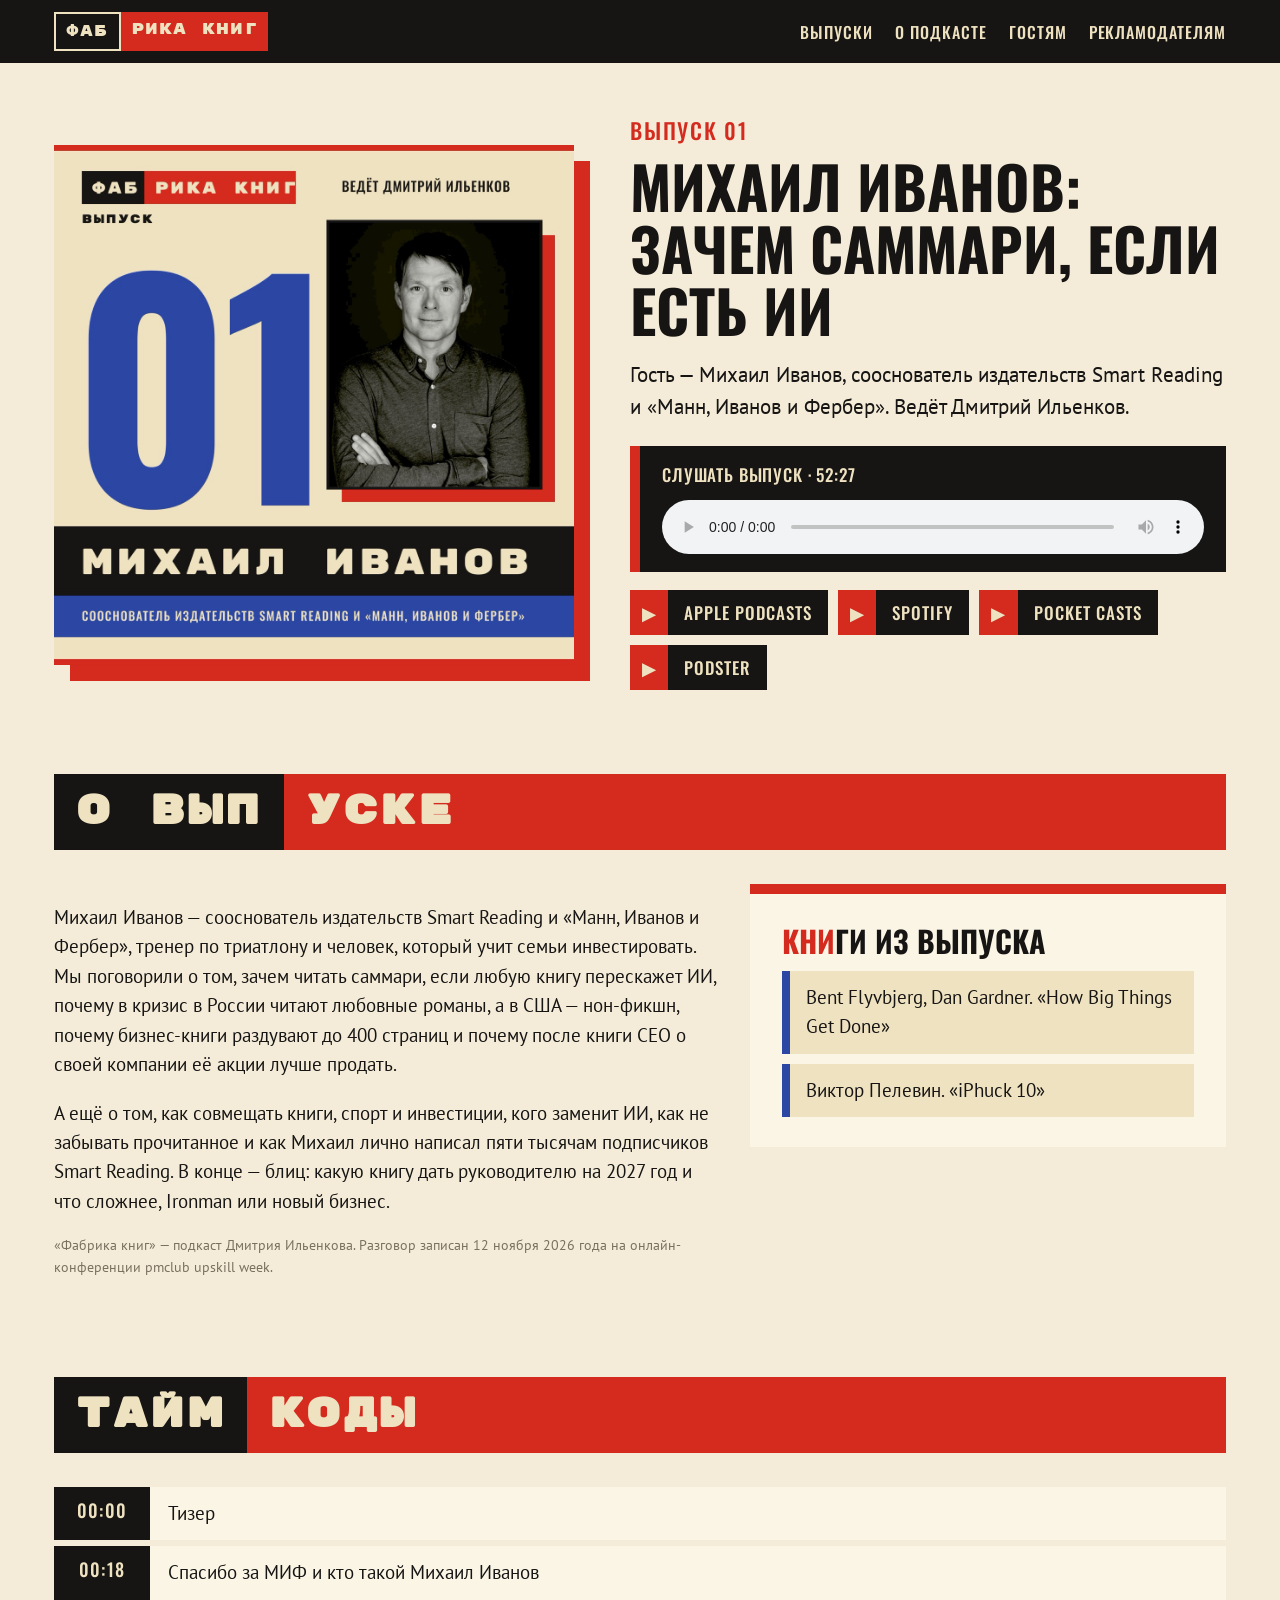
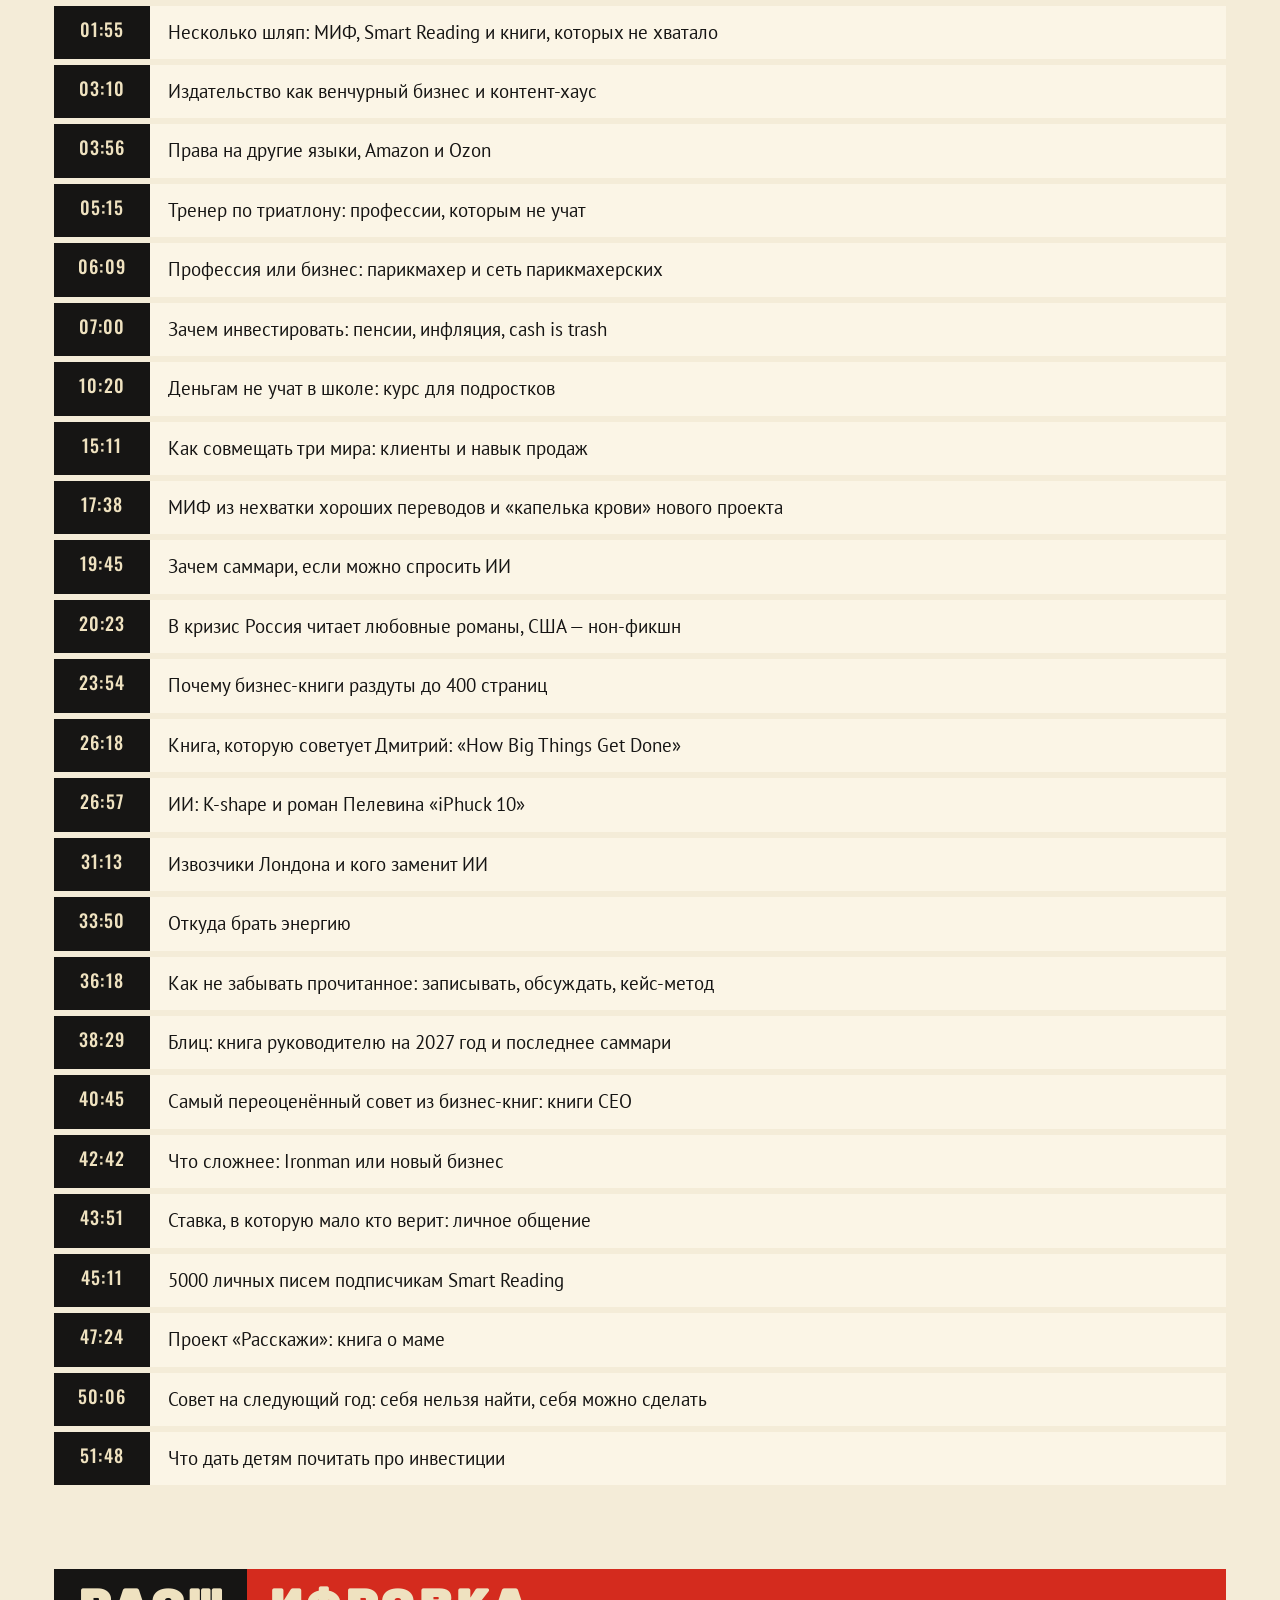
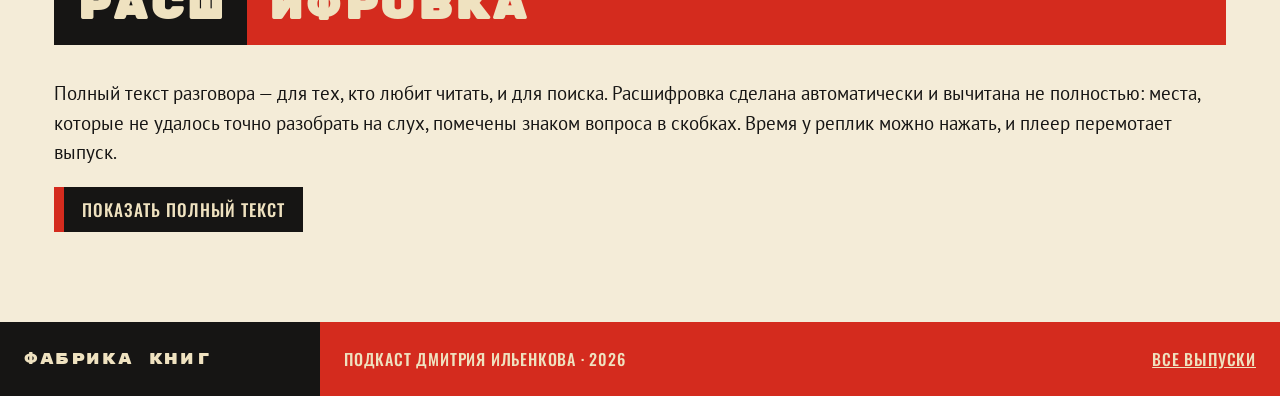
==== ep01.html @ 6dabb9f7 "Страница выпуска 1: расшифровка разговора" ====
<!doctype html>
<html lang="ru">
<head>
<meta charset="utf-8">
<meta name="viewport" content="width=device-width, initial-scale=1">
<title>Михаил Иванов: зачем саммари, если есть ИИ — Фабрика книг, выпуск 1</title>
<meta name="description" content="Михаил Иванов — сооснователь издательств Smart Reading и «Манн, Иванов и Фербер» — о саммари, ИИ и о том, почему бизнес-книги раздуты до 400 страниц. Ведёт Дмитрий Ильенков.">
<link rel="canonical" href="https://fabrikaknig.com/ep01.html">
<meta property="og:type" content="website">
<meta property="og:title" content="Михаил Иванов: зачем саммари, если есть ИИ">
<meta property="og:description" content="Фабрика книг, выпуск 1. Михаил Иванов, сооснователь издательств Smart Reading и «Манн, Иванов и Фербер», — о саммари, ИИ и о том, почему бизнес-книги раздуты до 400 страниц.">
<meta property="og:url" content="https://fabrikaknig.com/ep01.html">
<meta property="og:image" content="https://fabrikaknig.com/img/ep01-cover.jpg">
<meta name="twitter:card" content="summary_large_image">
<script type="application/ld+json">
{
  "@context": "https://schema.org",
  "@type": "PodcastEpisode",
  "name": "Михаил Иванов: зачем саммари, если есть ИИ",
  "url": "https://fabrikaknig.com/ep01.html",
  "episodeNumber": 1,
  "inLanguage": "ru",
  "datePublished": "2026-11-17",
  "timeRequired": "PT52M27S",
  "partOfSeries": { "@type": "PodcastSeries", "name": "Фабрика книг", "url": "https://fabrikaknig.com/" },
  "associatedMedia": { "@type": "AudioObject", "contentUrl": "https://podster.fm/episodes/a340074e-a36a-44a1-954b-46ea05895f9f/audio.mp3", "encodingFormat": "audio/mpeg", "duration": "PT52M27S" },
  "actor": [{ "@type": "Person", "name": "Михаил Иванов" }, { "@type": "Person", "name": "Дмитрий Ильенков" }],
  "image": "https://fabrikaknig.com/img/ep01-cover.jpg"
}
</script>
<link rel="icon" href="data:image/svg+xml,<svg xmlns='http://www.w3.org/2000/svg' viewBox='0 0 64 64'><rect width='64' height='64' fill='%23D42B1E'/><rect width='20' height='64' fill='%23161514'/><text x='12' y='50' font-family='Arial Black,Arial' font-weight='900' font-size='46' fill='%23EFE2C0'>Ф</text></svg>">
<link rel="preconnect" href="https://fonts.googleapis.com">
<link rel="preconnect" href="https://fonts.gstatic.com" crossorigin>
<link rel="stylesheet" href="https://fonts.googleapis.com/css2?family=Oswald:wght@500;700&family=Rubik+Mono+One&family=PT+Sans:wght@400;700&display=swap">
<link rel="stylesheet" href="site.css">
</head>
<body>

<header class="top">
  <div class="wrap">
    <a class="logo mono" href="./"><span class="k">Фаб</span><span class="r">рика книг</span></a>
    <nav class="nav"><a href="./#episodes">Выпуски</a><a href="./#about">О подкасте</a><a href="./#guests">Гостям</a><a href="./#ads">Рекламодателям</a></nav>
  </div>
</header>

<main class="wrap">

  <section class="eph">
    <img src="img/ep01-cover.jpg" alt="Выпуск 1. Михаил Иванов, сооснователь издательств Smart Reading и «Манн, Иванов и Фербер»" width="1200" height="1200">
    <div>
      <div class="no">Выпуск 01</div>
      <h1>Михаил Иванов: зачем саммари, если есть ИИ</h1>
      <p class="guest">Гость — Михаил Иванов, сооснователь издательств Smart Reading и «Манн, Иванов и Фербер». Ведёт Дмитрий Ильенков.</p>
      <div class="player" id="player">Слушать выпуск · 52:27
        <audio controls preload="metadata" src="https://podster.fm/episodes/a340074e-a36a-44a1-954b-46ea05895f9f/audio.mp3">Ваш браузер не воспроизводит звук. Выпуск можно послушать на Podster: кнопка ниже.</audio>
      </div>
      <div class="listen" style="justify-content:flex-start;padding:0;margin-top:18px">
        <a class="btn" href="https://podcasts.apple.com/us/podcast/id6836115087?i=1000802608234" rel="noopener"><b>▶</b><span>Apple Podcasts</span></a>
        <a class="btn" href="https://open.spotify.com/episode/3GJwYz2I6i0cYPvcGEa0ek" rel="noopener"><b>▶</b><span>Spotify</span></a>
        <a class="btn" href="https://pca.st/podcast/02d5c670-c592-013f-55d8-0affcb2f3ff3" rel="noopener"><b>▶</b><span>Pocket Casts</span></a>
        <a class="btn" href="https://podster.fm/podcasts/fabrikaknig/e/546788/mihail-ivanov-mif-smart-reading-zachem-sammari-esli-est-ii" rel="noopener"><b>▶</b><span>Podster</span></a>
      </div>
    </div>
  </section>

  <section class="block">
    <h2 class="row mono"><span class="k">О вып</span><span class="r">уске</span></h2>
    <div class="cols">
      <div>
      <p>Михаил Иванов — сооснователь издательств Smart Reading и «Манн, Иванов и Фербер», тренер по триатлону и человек, который учит семьи инвестировать. Мы поговорили о том, зачем читать саммари, если любую книгу перескажет ИИ, почему в кризис в России читают любовные романы, а в США — нон-фикшн, почему бизнес-книги раздувают до 400 страниц и почему после книги CEO о своей компании её акции лучше продать.</p>
      <p>А ещё о том, как совмещать книги, спорт и инвестиции, кого заменит ИИ, как не забывать прочитанное и как Михаил лично написал пяти тысячам подписчиков Smart Reading. В конце — блиц: какую книгу дать руководителю на 2027 год и что сложнее, Ironman или новый бизнес.</p>
        <p class="note">«Фабрика книг» — подкаст Дмитрия Ильенкова. Разговор записан 12 ноября 2026 года на онлайн-конференции pmclub upskill week.</p>
      </div>
      <div class="card">
        <h3><span>Кни</span>ги из выпуска</h3>
        <div class="books">
        <span>Bent Flyvbjerg, Dan Gardner. «How Big Things Get Done»</span>
        <span>Виктор Пелевин. «iPhuck 10»</span>
        </div>
      </div>
    </div>
  </section>

  <section class="block">
    <h2 class="row mono"><span class="k">Тайм</span><span class="r">коды</span></h2>
    <ul class="times">
      <li><a href="#player" data-t="0">00:00</a><span>Тизер</span></li>
      <li><a href="#player" data-t="18">00:18</a><span>Спасибо за МИФ и кто такой Михаил Иванов</span></li>
      <li><a href="#player" data-t="115">01:55</a><span>Несколько шляп: МИФ, Smart Reading и книги, которых не хватало</span></li>
      <li><a href="#player" data-t="190">03:10</a><span>Издательство как венчурный бизнес и контент-хаус</span></li>
      <li><a href="#player" data-t="236">03:56</a><span>Права на другие языки, Amazon и Ozon</span></li>
      <li><a href="#player" data-t="315">05:15</a><span>Тренер по триатлону: профессии, которым не учат</span></li>
      <li><a href="#player" data-t="369">06:09</a><span>Профессия или бизнес: парикмахер и сеть парикмахерских</span></li>
      <li><a href="#player" data-t="420">07:00</a><span>Зачем инвестировать: пенсии, инфляция, cash is trash</span></li>
      <li><a href="#player" data-t="620">10:20</a><span>Деньгам не учат в школе: курс для подростков</span></li>
      <li><a href="#player" data-t="911">15:11</a><span>Как совмещать три мира: клиенты и навык продаж</span></li>
      <li><a href="#player" data-t="1058">17:38</a><span>МИФ из нехватки хороших переводов и «капелька крови» нового проекта</span></li>
      <li><a href="#player" data-t="1185">19:45</a><span>Зачем саммари, если можно спросить ИИ</span></li>
      <li><a href="#player" data-t="1223">20:23</a><span>В кризис Россия читает любовные романы, США — нон-фикшн</span></li>
      <li><a href="#player" data-t="1434">23:54</a><span>Почему бизнес-книги раздуты до 400 страниц</span></li>
      <li><a href="#player" data-t="1578">26:18</a><span>Книга, которую советует Дмитрий: «How Big Things Get Done»</span></li>
      <li><a href="#player" data-t="1617">26:57</a><span>ИИ: K-shape и роман Пелевина «iPhuck 10»</span></li>
      <li><a href="#player" data-t="1873">31:13</a><span>Извозчики Лондона и кого заменит ИИ</span></li>
      <li><a href="#player" data-t="2030">33:50</a><span>Откуда брать энергию</span></li>
      <li><a href="#player" data-t="2178">36:18</a><span>Как не забывать прочитанное: записывать, обсуждать, кейс-метод</span></li>
      <li><a href="#player" data-t="2309">38:29</a><span>Блиц: книга руководителю на 2027 год и последнее саммари</span></li>
      <li><a href="#player" data-t="2445">40:45</a><span>Самый переоценённый совет из бизнес-книг: книги CEO</span></li>
      <li><a href="#player" data-t="2562">42:42</a><span>Что сложнее: Ironman или новый бизнес</span></li>
      <li><a href="#player" data-t="2631">43:51</a><span>Ставка, в которую мало кто верит: личное общение</span></li>
      <li><a href="#player" data-t="2711">45:11</a><span>5000 личных писем подписчикам Smart Reading</span></li>
      <li><a href="#player" data-t="2844">47:24</a><span>Проект «Расскажи»: книга о маме</span></li>
      <li><a href="#player" data-t="3006">50:06</a><span>Совет на следующий год: себя нельзя найти, себя можно сделать</span></li>
      <li><a href="#player" data-t="3108">51:48</a><span>Что дать детям почитать про инвестиции</span></li>
    </ul>
  </section>

  <section class="block" id="transcript">
    <h2 class="row mono"><span class="k">Расш</span><span class="r">ифровка</span></h2>
    <p>Полный текст разговора — для тех, кто любит читать, и для поиска. Расшифровка сделана автоматически и вычитана не полностью: места, которые не удалось точно разобрать на слух, помечены знаком вопроса в скобках. Время у реплик можно нажать, и плеер перемотает выпуск.</p>
    <details class="tr">
      <summary>Показать полный текст</summary>
      <div class="trtext">
        <h3>Тизер</h3>
        <p><b>Михаил</b> Я обратил внимание, что как только руководитель компании пишет книгу про компанию, так у компании всё начинает становиться плохо. Поэтому как только вы видите, что человек написал книгу, который руководил компанией, сразу продавайте акции этой компании. Не инвестиционный совет, но наблюдение.</p>
        <h3>Разговор</h3>
        <p><b>Дмитрий</b> <a href="#player" data-t="18">00:18</a> Михаил, я вначале, перед тем как перейти даже к тому, чтобы тебя представить, хочу сказать спасибо. Спасибо большое за счастливое детство. Ну, в широком смысле детство, потому что я из тех людей, которые выросли на книгах МИФа в значительной степени. Это как раз у вас год основания 2005-й, правильно? Да, это я был, получается, на втором курсе университета. И, конечно, я читал ваши книги. А моя хорошая подруга, вот она передаёт тебе привет, Алена Макова <span class="q" title="Не удалось точно разобрать на слух">[?]</span> была одним из ваших первых сотрудников.</p>
        <p><b>Михаил</b> <a href="#player" data-t="53">00:53</a> Да, я хорошо помню. Классная девчонка.</p>
        <p><b>Дмитрий</b> <a href="#player" data-t="57">00:57</a> И отсюда я хочу представить Михаила. Михаил — феноменальный человек, сейчас вы сами поймёте, почему. Михаил — сооснователь издательства «Манн, Иванов и Фербер», МИФ, буква «И», его, Иванов, это не совпадение. Это тот самый Иванов. Михаил с 2014 года — основатель издательства Smart Reading, сервис по созданию саммари книг. Корректно сказал?</p>
        <p><b>Михаил</b> <a href="#player" data-t="83">01:23</a> Всё верно, но мы делаем значительно больше, чем только саммари. Ну, я расскажу, наверное. Намного больше.</p>
        <p><b>Дмитрий</b> <a href="#player" data-t="88">01:28</a> Вы делаете намного больше, да? Мне будет очень сложно тебя представлять. Михаил — тренер по триатлону. Михаил — инвестор и учит инвестировать других. Михаил, я могу ещё несколько пунктов перечислить, но лучше, если ты себя представишь дальше. Потому что, кажется, есть несколько совершенно разных Михаилов. Так?</p>
        <p><b>Михаил</b> <a href="#player" data-t="115">01:55</a> Спасибо. Но мне кажется, сейчас у любого современного человека есть несколько шляп, которые он носит, потому что невозможно заниматься одним проектом. Даже в практике по project management, наверное, есть такая — ты знаешь, что если только один проект, то у тебя есть простой, который не зависит от тебя. И, соответственно, у тебя может быть несколько проектов, в которых ты управляешь сроками, исследуешь. Но вот я такой предприниматель, я следую за своими увлечениями. И действительно, в пятом году я создал и девять лет руководил издательством «Манн, Иванов и Фербер».</p>
        <p>В четырнадцатом году я продал свою долю. Я уехал и создал, соответственно, издательство Smart Reading. И мы делаем саммари нон-фикшн книг. Мы с этого начинали. Но потом у меня есть целая библиотека книг, которые мы делаем как такой контент-хаус. Моя супруга придумала серию книг «Чему не учат в школе». Это серия книг для подростков. Мы сделали потрясающую серию «Расскажи мне». И больше 500 тысяч экземпляров книг было куплено в этой серии. Мы делаем сервис, чтобы это можно было делать в цифровом виде.</p>
        <p>Создавать книги о близких людях, которых ты, казалось бы, знаешь. А когда они уходят, оказывается, что ты от них практически ничего не знал. Мы делаем серию книг-инфографик, календарей-инфографик. И модель такая: мы как контент-хаус. Мы производим контент сами. Традиционные издательства обычно покупают контент — либо у зарубежных издательств, либо у российских авторов. Ну и потом стараются на этом заработать. Это как какой-то венчурный бизнес. Мы никогда не знаем, какая книга точно выстрелит. Мы, не знаю, берём 10 книг. Из них 2 книги выстреливают, 5 книг окупают себя, 3 книги проваливаются.</p>
        <p>Поэтому мы пошли чуть в другую модель. Не покупая права на книги, а создавая те книги, которые, нам кажется, нам и нашим друзьям были нужны, их не хватало. И у нас есть, соответственно, две таких части нашего бизнеса: цифровая часть бизнеса и бумажная часть бизнеса. И потом мы продаём на разные права, на разные языки. На английском языке мы продаём книги сами. Амазон значительно больше, чем Ozon в России. В России есть Ozon, Wildberries, [неразборчиво], «Лабиринт».</p>
        <p>Есть, не знаю, «Читай-город», ещё кто-то. В Америке Амазон — это 90% продаж книжного рынка. Поэтому если ты есть на Амазон, по сути, ты весь книжный рынок и покрыл. Но тоже есть своя специфика. Там не так просто продавать, не так просто инвестировать и создать нового автора, потому что стоимость привлечения нового клиента очень высокая. И у Амазона есть свои инструменты. Но вот интересно, что сравнивая банковские услуги в США и банковские услуги в России, ты понимаешь, что банковские услуги в России сильно развиты.</p>
        <p>И даже я могу сказать так: если ты сравнишь с точки зрения селлера нас на Ozon и нас на Амазон, российский Ozon превосходит Амазон. Потому что у Амазона есть legacy, которая строилась 20 лет, и чтобы что-нибудь там поменять, изменить, требуется очень много времени. И они в этом смысле не такие технологичные, как Ozon, который практически сразу строился как технологическая компания. Это так, к вопросу о том, что кажется, что за морем всё лучше работает, чем дома. Это не так. И у меня есть вторая часть карьеры или бизнеса, связанная с тренерской работой, с проведением велосипедных сборов.</p>
        <p>Я приехал в 2014 году, и у меня стало чуть больше времени в Штатах. И я пошёл учиться на тренера. Есть такие профессии, на которые ты не можешь пойти учиться в колледж или куда-нибудь ещё, потому что их не учат. И я думаю, что таких профессий будет становиться всё больше и больше. И поэтому ты должен уметь собрать элементы пазла, которые позволят тебе обретать новые профессии.</p>
        <p>И первое время у меня была большая тренерская практика. До 20 ребят я тренировал в пике. Я сам довольно хорошо выступал в триатлоне. Это то, что я любил. Но отличие бизнеса от практики... Знаете, когда вы хороший парикмахер, то пока вы стрижёте, вы зарабатываете деньги. Как только вы перестали стричь, вы не зарабатываете деньги. Если же вы владелец сети парикмахерских, то вы вообще можете не знать, как стричь. Я вас уверяю, что если вы поговорите, не знаю, с Олегом Новиковым из «Эксмо», он думает, что...</p>
        <p>Я от него ни разу не видел связанного текста больше нескольких абзацев. Он не писатель. То есть не надо ожидать от него, что он умеет писать. Но зато он умеет хорошо читать. И в этом смысле я просто призываю вас задуматься о том, что вы делаете. Это профессия или бизнес? Профессия вас может кормить, и это хорошо. Но вы её не сможете ни продать, ни завещать. Вы можете быть рабом лампы. Как только вы перестаёте стричь, ваш доход перестаёт быть вашим доходом. Поэтому в том числе я призываю всех заниматься инвестированием в своё будущее.</p>
        <p>Мы живём в то время, когда у нас пока ещё существует инструмент пенсии. Но я думаю, что через какое-то время инструмент пенсии будет заменён чем-то другим. Но вот в США, например, очень маленькие пенсии. В США самая, наверное, высокая пенсия, которую ты можешь заработать, — не знаю, 3–4 тысячи долларов государственные. Ты не проживёшь на эти деньги ни в Калифорнии, ни в Колорадо. Поэтому все с самого практически первого дня работы откладывают на пенсию в разные пенсионные планы и инвестируют. В России нет обязательного такого инвестирования.</p>
        <p>Но если вы задумываетесь о том, как вы проведёте время на условные свои пенсии, вам обязательно нужно инвестировать. Вы не можете не инвестировать, потому что в какой бы стране вы ни жили, в Америке, в Европе, в Швейцарии, ваши деньги, которые лежат у вас на счету, обесцениваются. Это неизбежный механизм, потому что задумайтесь об этом: ни одно государство западное не собирает налогов больше, чем оно тратит. США каждый год собирает 5 триллионов долларов в виде налогов, пошлин и всех остальных сборов, а тратит 7,5 триллионов.</p>
        <p>7–7,5. То есть у него дефицит бюджета примерно 2 триллиона долларов. 2 триллиона долларов — это примерно столько же, сколько весь бюджет Италии, Франции и Германии вместе взятых. Я просто для того, чтобы понимать, какие огромные цифры приходятся на дефицит бюджета. И это невозможно изменить, потому что политики не могут поднять налоги, потому что их не выберут в следующий раз. Они не могут снизить расходы, потому что в основном самые крупные расходы в США — на оборону, на обслуживание государственного долга, на social security, их нельзя снизить.</p>
        <p>Иначе тебя снесёт: в следующий раз тебя точно не выберут. И поэтому все государства в ловушке. И все государства занимаются тем, что обесценивают условные фиатные деньги. Поэтому если вы держите деньги в рублях, в долларах, в евро или в швейцарских франках, вы всё время теряете, если вы их держите в кэше. Такой известный инвестор, мы издавали его книгу, Рэй Далио, у него была такая броская фраза «cash is trash». То есть если вы держите деньги в кэше, вы сразу проиграли. Их нужно держать в каких-то активах, которые приносят вам доход.</p>
        <p>И есть разница, ключевая, большая, — ваши активы и пассивы. Часто люди думают, что моя квартира — это мой актив. Это ваш пассив. Хорошая книга «Богатый папа, бедный папа». Ключевое отличие активов от пассивов было в следующем. Активы — это то, что приносит вам деньги. Ну, например, если вы купили квартиру и сдаёте эту квартиру. А пассивы — это то, что у вас забирает деньги. Если вы купили квартиру и живёте в этой квартире, и эта квартира требует налогов, ремонта — это ваш пассив. Это не значит, что не нужно иметь квартиры. Но это значит, что нужно создавать портфель активов, которые работают, когда вы спите.</p>
        <p>И вот условный парикмахер, который зарабатывает, я не знаю, для простоты скажем, на 1000 долларов больше, чем он тратит в месяц. Если он инвестирует эти деньги в разные типы активов, мы не знаем, какой тип активов вырастет. Например, самый доходный тип активов в этом веке было золото. То есть если вы сравните доходность золота с доходностью акций, облигаций, недвижимости с начала века, то есть за последние 26 лет, золото переиграло все типы активов. Казалось бы, очень консервативный тип актива. Но если мы говорим про инвестиции в целом, оказывается, этому не учат в школе.</p>
        <p>Моя дочь — у меня двое детей — моей дочери 21 год, она уже заканчивает колледж, а сыну 14 лет. Этому даже в очень хороших школах не учат. Нас учат химии, физике, сложной математике. Я сам заканчивал математическую школу. Но простым вещам, связанным с обращением с деньгами, нас не учат. И оказывается, люди сначала... Знаете, как вот тебе 20, скажем, для простоты 25 лет. Ты начал работать на первой работе, и у тебя всё успешно. И ты заработал в год бонус, для простоты скажем, 5000 долларов. Что обычно делают люди?</p>
        <p>Они увеличивают потребление. Они покупают машину побыстрее, поновее. Они едут на курорт побольше и роскошнее. Они меняют телефон, условно, не знаю, 14-й на 18-й, но какой-то. Неважно. Но правильно — другая модель: сначала инвестиции, потом потребление. Сначала ты инвестируешь в то, что работает в то время, когда ты спишь, а потом ты начинаешь уже к концу жизни или к середине жизни потреблять это. Потому что если ты занимаешься потреблением, тем более если ты берёшь потребительские кредиты... Кредиты вообще хорошая штука, но кредит на развитие — хорошая штука, а кредит на потребление — это плохая штука.</p>
        <p>И этому не учат в школе. Я сначала сделал курс для дочери и её друзей, для небольшой компании. Потом оказалось, что это востребовано, и в итоге я, наверное, сделал курс для 500 подростков. Но оказалось, что это не проблема подростков, а проблема, в том числе, и взрослых людей, что они не знают, как формировать свой портфель инвестиций. Устойчивый портфель инвестиций, включая все разные типы активов. Мы не знаем будущее. Если бы я знал цену акций NVIDIA или Tesla через полгода, я был бы богатейшим человеком в мире, но я не знаю этого.</p>
        <p>В этом есть прелесть будущего. Но если в вашем портфеле есть недвижимость, золото, криптовалюты, акции, облигации, то всё это создаёт устойчивую модель создания благосостояния. И у подростков есть ключевой фактор — время. Они могут начать очень рано. И математически, знаете, есть очень показательная задача. Вот если бы индейцы, которые, считается, продали Манхэттен за 49 долларов или за сколько-то там долларов они продали, инвестировали бы эти деньги в фондовый рынок с доходностью 9% в год, то сейчас эти 49 долларов за счёт сложного процента стоили бы больше, чем вся недвижимость на Манхэттене.</p>
        <p>Понятно, что здесь долгий срок, но математически время работает за вас, если вы можете начинать инвестировать рано. Время работает против вас, если вы в 60 лет решили: а как же я ещё буду на пенсии делать? У вас не так много времени осталось, когда у вас есть доход. Я учу людей сформировать привычку, потому что сложно сделать первый шаг. Как сложно выйти на тренировку; говорят, что самое тяжёлое в спортивном зале — это входная дверь. Когда я уже открыл входную дверь, уже нормально. Так и самое тяжёлое в инвестициях — это сделать первые шаги, там бюрократические.</p>
        <p>Открыть счёт, настроить так, чтобы с вашего текущего счёта переводилось на брокерские счета и чтобы автоматически происходили покупки. Если ты это сделал один раз... Мне само это не очень нравилось делать. Ну, то есть какая-то такая история, что ты кому-то какие-то свои деньги, а вдруг он их своруёт и не вернёт, а что будет.</p>
        <p><b>Дмитрий</b> <a href="#player" data-t="814">13:34</a> Но есть история, есть история. Красные паспорта, а, Михаил?</p>
        <p><b>Михаил</b> <a href="#player" data-t="817">13:37</a> Хорошо. Всё равно есть возможность инвестировать, в том числе внутри российского рынка. Если вы смотрите на российский рынок, люди кладут деньги на депозит, не знаю, под 12%, они почему-то не покупают облигации федерального займа под 16%, ну, 14%. Понятно, что в текущей ситуации вы не можете условно купить акции Anthropic или акции Tesla. Но, с другой стороны, есть акции Ozon, «Яндекса», есть облигации, не знаю, компании «Хэндерсон», которая приносит 16% годовых против того, что вы в банке получите 12% годовых.</p>
        <p>Знание — сила, и знание — деньги. Понятно, у каждого уникальная ситуация, у каждого разная склонность к риску, но не инвестируя, держа деньги даже просто на депозите, вы проигрываете, вы проигрываете даже инфляцию. Но это одна из частей того, что я делаю. У меня есть моя тренерская практика. В этом году я провёл 5 сборов в разных частях мира. Обычно я делаю их с партнёрами. Два сбора в Южной Корее, один сбор в Борме <span class="q" title="Не удалось точно разобрать на слух">[?]</span>, в Италии, один сбор в Словении, где мы были в трёх странах — Словения, Австрия и Италия. И один сбор в Колорадо.</p>
        <p>В Колорадо я провожу сборы уже, наверное, 15 лет. В Колорадо есть потрясающие горы, на которые можно забраться на дорожном велосипеде на высоту там 1400 <span class="q" title="Не удалось точно разобрать на слух">[?]</span> метров. Мне очень понравилось, как наш общий друг Артём объяснил, почему он приехал именно в Колорадо. Говорит: ну, потому что это как Алматы. Наверное, можно и так сравнить. Колорадо по территории больше, чем территория Великобритании. По населению в 10 раз меньше. Это такое уникальное довольно место, где немного людей.</p>
        <p><b>Дмитрий</b> <a href="#player" data-t="911">15:11</a> Михаил, я всё-таки верну к вопросу, который для меня загадка. Вот ты совмещаешь три каких-то гигантских мира, внутри которых ещё много проектов. Вот в одном мире есть Михаил — спортсмен, он же тренер: твоей собственной тренировки, тренировки других людей, сборы. Есть Михаил — издатель. Это и саммари, это книга «Расскажи», здорово. И есть Михаил — инвестор. И как инвестор, который инвестирует, и как инвестор, который учит других. Как ты балансируешь фокус, как ты балансируешь время? Наверное, что-то ты делегируешь, что-то ты делаешь сам, но я всё равно не понимаю, как вот можно в 24 часа это совместить.</p>
        <p><b>Михаил</b> <a href="#player" data-t="957">15:57</a> Это всё-таки не физический труд, когда ты вышел на остановку, ты должен 8 часов проработать. Это довольно связанный труд, например, он объединён клиентами. У меня есть клиенты, которые заказывают одно, второе и третье. И в целом я бы рекомендовал ребятам, которые на этой встрече, сделать такой список своих клиентов, которые у вас что-то заказывали. Знаете, как один из ключевых навыков, которые вам потребуются в жизни, неважно, чем вы занимаетесь, спортом, рисованием, project management, — навык продажи.</p>
        <p>Как сказал мне один довольно выдающийся спортсмен, неважно, как ты сейчас быстро бегаешь, важно, сколько у тебя фолловеров в Инстаграме. По крайней мере, для спонсоров это важнее. Поэтому навык продажи — один из ключевых навыков. И в этом ключевом навыке, мне кажется, у меня есть такая таблица с моими клиентами, которые у меня заказывали разные проекты. Там 100 клиентов, топ-100 моих клиентов. Я, наверное, в жизни продал примерно на 100 миллионов долларов <span class="q" title="Не удалось точно разобрать на слух">[?]</span>. Если взять компании, которые я продавал, книги, услуги, то примерно такая цифра. Вообще, продажи — это активное действие.</p>
        <p><span class="q" title="Не удалось точно разобрать на слух">[спикер?]</span> Это не по сигналу. Да, уже записываю.</p>
        <p><b>Михаил</b> <a href="#player" data-t="1017">16:57</a> Продажи — это активное действие. То есть если вы думаете, что будете сидеть и красиво делать project management, издавать книги или бегать, и к вам придут люди без активного действия, это не так. Сейчас настолько высокий уровень информационного шума, что часто побеждает не самый умный и красивый, а самый энергичный. Поэтому у меня есть такой список клиентов. Вот ты спросил, чем объединены проекты. Есть список клиентов, у них примерно мои интересы. Примерно моего возраста, мои интересы. Я создавал те продукты как для себя. Как сказал Джим Коллинз в книге [«От хорошего к великому»?]: «Чеши там, где чешется».</p>
        <p>Если чего-то мне не хватало... Мне в МИФе, когда мы создавали МИФ, не хватало хороших переводов. Было тогда издательство «Питер», которое было совершенно... Они брали хорошие книги и портили их. «Альпина» делала хорошие книги, но она тогда только начиналась. И поэтому то, чего вам не хватает, может быть бизнесом, а может не быть. Здесь вы как предприниматель всегда рискуете. И в любом новом проекте, во-первых, требуется капелька крови, потому что люди как-то жили без того, что вы делаете. Вот мы делаем проект «Расскажи».</p>
        <p>Они же как-то жили без того, чтобы написать книгу о своей маме или маме написать книгу о себе. И чтобы пробиться и сформировать новую потребность, новую привычку, требуются усилия. Любой новый проект требует капельки крови. Если вы думаете, что вы придумали какой-то новый продукт и люди за ним бросятся, это не так. Люди как-то жили без вашего продукта. Ну и первые клиенты в любом продукте, инвесторы и клиенты — это family, friends and fools. Поэтому для любого бизнеса требуется сверхусилие, чтобы его начать.</p>
        <p>Но опять же, если у вас есть список топ-100 клиентов, вообще всё, что угодно вы можете делать. Те клиенты, которые вам доверяют... Я знаю многих своих клиентов больше 20 лет. Я не пытаюсь им продать что-нибудь сразу, но у нас за 20 лет есть такое понятие — lifetime value клиента. Сколько денег он принесёт за lifetime value. Я, кстати, для работодателя скажу: есть хорошая такая метрика, про которую мало говорят, — это lifetime value вашего сотрудника. Если ваш сотрудник условно продаёт на 20 миллионов в год, для простоты возьмём какую-нибудь цифру, то за 5 лет он продаст уже на 100 миллионов.</p>
        <p>И, значит, во-первых, стоит инвестировать и в развитие такого сотрудника, и в поиск такого сотрудника, и в удержание такого сотрудника. Если есть те люди, на которых держится бизнес, то их нужно мотивировать. И в МИФе, например, я был сторонником того, чтобы давать опционы тем менеджерам, на которых принципиально держалась компания.</p>
        <p><b>Дмитрий</b> <a href="#player" data-t="1183">19:43</a> Окей, слушай, спасибо тебе большое за совет. И вот мы о книгах снова заговорили, всё равно возвращаемся. Вот сейчас, 2026 год, развитие ИИшки, мы с тобой о ней тоже поговорим отдельно. И возникает вопрос: с одной стороны, зачем читать книги нон-фикшн? Многие издатели жалуются, что нон-фикшн падает. Ну, по цифрам, кажется, действительно падает, по крайней мере в России. А ты делаешь саммари. А зачем читать саммари, если можно Claude спросить? У тебя наверняка есть какой-то ответ, но, возможно, он не очевидный для меня.</p>
        <p><b>Михаил</b> <a href="#player" data-t="1221">20:21</a> Я зайду издалека. В разных странах, в условно тяжёлой ситуации, люди читают разные вещи.</p>
        <p>В России самый читаемый автор — это такая Анна Потапкина <span class="q" title="Не удалось точно разобрать на слух">[?]</span>. Её продажи превосходят, если вот топ-10 авторов по продажам, топ-9 вместе взятых оставшихся. Включая Достоевского, Толстого, Пелевина <span class="q" title="Не удалось точно разобрать на слух">[?]</span>. Это Анна Потапкина <span class="q" title="Не удалось точно разобрать на слух">[?]</span> под синонимом Анна Джеймс <span class="q" title="Не удалось точно разобрать на слух">[?]</span>. Её никто никогда не видел. Я пытался, [неразборчиво] два года назад, но я считаю, что это не живой человек, а группа авторов, которые пишут любовные романы.</p>
        <p>Тиражи Анны Потапкиной <span class="q" title="Не удалось точно разобрать на слух">[?]</span>, любовных романов, превосходят тиражи всех остальных книжек — фикшен, нон-фикшен, топ-9 следующих за ней. Поэтому в разных странах читают разное. В Штатах читают нон-фикшен: в кризис учатся и читают нон-фикшен. В России в кризис читают любовный роман и такой эскапизм, то есть куда-то уйти от реальности. В этом нет ничего плохого или хорошего, но есть вот такая тенденция. Теперь, что касается саммари.</p>
        <p>В мире выходит примерно 50 тысяч нон-фикшен книг. Если добавить, что их стало выходить больше, потому что люди стали писать... Раньше были два таких автора, Мрочковский и Парабеллум, и у них был такой способ писать книги Яндексом, как это делалось. Сначала в Яндексе ищутся самые популярные запросы, потом на эти популярные запросы из того же Яндекса составляются книги. И вот они строчили книги как из пулемёта, на любую тему, но, к сожалению, они не продавались. Или, к счастью, может быть, они не продавались.</p>
        <p>И если говорить про нон-фикшен, для простоты возьмём, что 50 тысяч нон-фикшен книг только на английском языке выходит, мы не говорим про другие языки. Для того чтобы понять, что тебе читать, и отобрать, что тебе читать, и добавить это в [Claude?], чтобы он тебе рассказал, о чём эта книга, тебе нужно знать. Первый фильтр — это фильтр редакции. Мы делаем одну-две книги в неделю. Мы не делаем все книги. Второе: например, на русском языке уже несколько лет не продают права на новые книги. Проблема в том, что даже целую книгу ты не можешь прочитать, даже если ты её очень хочешь прочитать.</p>
        <p>То есть ты можешь просить Claude сделать, но есть довольно большая часть, когда тот же самый Claude галлюцинирует. Я писал статью про марафон. Мне было интересно, сколько человек выбежало из 2 часов 30 минут на первом марафоне в Лондоне. Я попросил, я уже не помню, как его, ChatGPT, мне кажется, посчитать мне это. Он дал статистику. Я усомнился. Решил полезть в протокол. Залез в протокол, там вообще было другое.</p>
        <p>То есть ты не знаешь, где он [неразборчиво]. Есть на эту тему много разных [неразборчиво]: человек показывает мухомор, говорит: «Это съедобный гриб?» Чат говорит: «Да, съедобный». Он лежит мёртвый, он говорит: «Ой, извини, я ошибся, давайте я что-нибудь ещё расскажу». То есть есть такая штука. Потом у нас уже много лет впереди <span class="q" title="Не удалось точно разобрать на слух">[?]</span> потребление аудио. Ты слушаешь сам, и саммари не является заменой книги, но оно тебе позволяет, во-первых, либо обновить какие-то знания. Есть хорошая книга «Восьмой навык высокоэффективного лидера». В ней четыре <span class="q" title="Не удалось точно разобрать на слух">[?]</span> страниц. Хоть у одного человека спросите, помнит ли он, о чём «Восьмой навык высокоэффективного лидера», или может ли назвать «Семь навыков высокоэффективного лидера» кто-нибудь, кто читал эту книгу, все семь.</p>
        <p>То есть это либо обновить знания, либо понять, хочешь ты читать эту книгу или нет. Хотя некоторые книги вполне подходят для саммари. Как работает традиционное издательство? «Гарвард Бизнес Ревью» — хороший журнал. В нём была хорошая статья, которая называлась «Длинный хвост», в которой автор Крис Андерсон рассказывал, как работает экономика интернет-магазинов. Статья была хорошая, идея была хорошая. К нему приходит Harvard Business School Press. Это компания, которая издаёт книги. Говорят: «Слушай, у тебя была хорошая статья, мы знаем, что её много читали.</p>
        <p>Статья 10 страниц. Давай сделаем из неё книгу». Они берут и на 400 страниц сделают книгу. Идея одна та же самая. И поэтому многие книги, особенно если мы говорим про книги западных авторов: первые несколько страниц — это благодарность, потом вступление, потом введение, потом хорошие несколько ключевых идей, и потом снова довольно много размазанных. Это, к сожалению, такая форма подачи информации была важна, потому что было много страниц. Мы когда с Михаилом Фербером написали руководство по маркетингу профессиональных услуг и принесли в «Альпину»... Там длинная была история. Они говорят: «У вас мало страниц, книга на полку не встанет, она не стоит на полке в твёрдом переплёте».</p>
        <p>Мы говорим: «Мы всё, что хотели уже сказать, сказали, мы не хотим». В общем, договорились, что они поставили бумагу попухлее и поля пошире и разверстали это. И часто бывает так, что тебе не нужно четыре <span class="q" title="Не удалось точно разобрать на слух">[?]</span> страниц, тебе нужно несколько идей, которые позволят тебе сгенерировать какое-то открытие для своего бизнеса. Поэтому саммари, особенно в аудиоформате, — уже несколько лет у нас потребление превышает саммари в текстовом формате. Очень не у многих людей есть лакшери такое, прям сидеть и почитать полную книгу.</p>
        <p>Это реальный пример: первый наш клиент на 47-й странице написал: «Дочитаешь до этой страницы, зайди ко мне» — и раздал книгу своим членам совета директоров. У них спрашивают: «Ну как книга?» — «Книга вообще отличная, все уже начали применять». К нему никто не зашёл. И он был нашим первым заказчиком, попросил, чтобы мы сделали тесты после каждого саммари. И эти тесты влияли на мотивацию, премию этих людей, мы очень сильно их прорабатывали, тесты, потому что люди могли лишиться финансовой премии. И у нас к каждому саммари есть тесты, проверочные вопросы.</p>
        <p>Поэтому ChatGPT — это скорее генералист, но если ты говоришь про конкретного специалиста, то вот здесь мы, мне кажется, пока ещё переигрываем чат.</p>
        <p><b>Дмитрий</b> <a href="#player" data-t="1578">26:18</a> Понял, спасибо тебе очень. Ребят, минутка дружественной рекламы, а точнее искренней рекомендации.</p>
        <p>У ребят есть, вот Михаил упоминал, что на русский сейчас мало чего переводится, у ребят есть Бент Фливбьорг. Господи, «How Big Things Get Done», кажется, книга называется. Потрясающая книга, лучшая книга по управлению проектами, которую я прочитал. Очень, очень рекомендую, вот только ради этого уже имеет смысл попробовать сервис. Михаил, спасибо тебе. Кстати, жду, когда сделаете саммари на «Не усложняй!». Следующий большой блок, который хочется с тобой обсудить.</p>
        <p>Искусственный интеллект. Ты, кажется, к нему относишься с большой симпатией, как и я, но ты говоришь такие штуки интересные и даже не всегда понятные и немного пугающие. Вот кто-то представляет искусственный интеллект как такой путь в рай фактически: будет очень хорошо, будет утопия. Кто-то, наоборот, пугает восстанием машин. Я, когда на TEDx выступал, там был другой спикер, он целое основал организацию, НКО, которая изучает различные сценарии.</p>
        <p>И вот они пришли к выводу, что мы вообразили по фильмам по сути два варианта: утопия и антиутопия. А вариантов может быть много. И твой вариант, насколько я понимаю, в том, что кто-то поумнеет, а кто-то поглупеет. И ты ещё пишешь про K-shape. Вот мы уже привыкли к тому, что есть T-shape. Начинаем потихонечку принимать, что T-shape стал подозрительно походить на O-shape <span class="q" title="Не удалось точно разобрать на слух">[?]</span>, а ты пишешь про K-shape.</p>
        <p>Вот расскажи про свою пугающую идею, что умные поглупеют, и про K-shape, если можно.</p>
        <p><b>Михаил</b> <a href="#player" data-t="1697">28:17</a> А теперь хочу посоветовать художественную книгу. Пелевин в 2014 году предсказал развитие искусственного интеллекта, такого, которого сейчас даже нет. Это книга «iPhuck 10» называется. Искренне рекомендую. Я рекомендую даже её перечитать ещё раз, потому что ты не мог понять, насколько он предсказал многие вещи, которые происходят.</p>
        <p>То, что касается K-shape, [неразборчиво]. K-shape — это [неразборчиво]. В Штатах есть те люди, которые владеют активами, они богатеют. Те люди, которые не владеют активами, неважно, акциями, облигациями, чем-то ещё, они живут от зарплаты до зарплаты. 70% людей в США живёт от зарплаты до зарплаты. Paycheck to paycheck. И сейчас рекордные неплатежи по кредитным картам, неплатежи по кредитам за машину, но при этом есть очень богатые люди. Америка — это не богатая страна, Америка — это страна, в которой очень много богатых людей, но есть очень много бедных людей.</p>
        <p>30 миллионов человек в Америке живут в таких домиках на колёсах. Это население довольно большой европейской страны. 40 миллионов людей получают талоны на еду, потому что у них не хватает денег на еду. Поэтому Америка — не богатая страна, а страна богатых людей. Но тем не менее, если мы говорим про K-shape-использование: если раньше условному project manager требовался дизайнер, программист, юрист, ещё кто-нибудь, чтобы ты сделал проект, то теперь условный ChatGPT может сделать для тебя договор, может делать тебе презентацию.</p>
        <p>Очень многие функции ты можешь делегировать машине, но ты не делегируешь креатив, что сделать, ты не делегируешь личные отношения. Я, например, сразу практически вижу тексты, написанные ИИ, или баннеры, сделанные ИИ, и они у меня минимизируются в моей внутренней выдаче, мне их не очень интересно читать. И многие люди потеряют работу, многие бизнесы... Вот я помню, был такой бизнес — девушка на факсе, в начале 2000-х годов, или оператор пейджинговой компании, когда ты звонил в пейджинговую компанию и говорил: «Сбросьте на номер такой-то: мама, я задерживаюсь, извини».</p>
        <p>Или что-нибудь ещё. Были реальные девушки, которые сидели и принимали эти звонки, были девушки, которые занимались отправкой факсов, приёмкой факсов, это была у них ключевая компетенция.</p>
        <p>Профессии поменяются, мы уже прям видим, как юридические документы можно обрабатывать, дискутировать, подготавливать, что нельзя было [неразборчиво] сделать. Можно финансовые документы смотреть, считать, крутить, смотреть, где есть проблема. И здесь важно, чтобы ты умел пользоваться этими инструментами. Те люди, которые не будут пользоваться этими инструментами и будут отказываться, они проиграют. Есть хороший пример: в Великобритании, в Лондоне, в начале 1900-х годов было 20 тысяч водителей кебов, как называлось, ну, в общем, на лошадях, карет, извозчиков, скажем так.</p>
        <p>Лондон. Через 20 лет осталась тысяча. И практически появились водители кэбов <span class="q" title="Не удалось точно разобрать на слух">[?]</span>. И никто из тех, кто управлял лошадьми, не переквалифицировался в водителей автомобилей. Они думали, что это пройдёт, что как-нибудь всё рассосётся, и это будет небольшой сегмент <span class="q" title="Не удалось точно разобрать на слух">[?]</span>. И поэтому, если вы сейчас управляете условной лошадью, то вас, скорее всего, заменят. Вот я, как руководитель компании, смотрю на свою зарплатную ведомость и смотрю, кого из людей, которые занимаются чем-то, мы можем заменить ИИ.</p>
        <p>Уверен, что руководитель вашей компании точно так же смотрит сейчас. За условную подписку в 20 долларов вы можете получить колоссальный объём работы. С другой стороны, если вы правильно обучите вашу команду использовать эту подписку в 20 долларов, то вместо трёх дизайнеров вы можете использовать одного дизайнера, который будет работать продуктивнее, эффективнее, креативнее, если он умеет пользоваться этими инструментами. Поэтому я думаю, что многие люди потеряют работу. И я плохо себе представляю, как на рынке в России сейчас; в США, если ты теряешь работу, то очень сложно её найти.</p>
        <p>И особенно очень сложно найти работу, если ты только закончил университет, у тебя горят глаза, у тебя есть много теоретических знаний, но у тебя нет никаких практических знаний. И работодатель думает: «Ну вот я найму условного Джона, которому нужно будет платить, не знаю, 2,5–3 тысячи, может, я его работу могу делать с помощью агентов за 20 долларов. Ну хорошо, за 100 долларов, если там токены будут использоваться». И поэтому это большой вызов для молодёжи, у которых нет ни связей, то есть социальный капитал они ещё не наработали. У вас, наверное, есть социальный капитал, который ИИ не заменит. У них нет навыков ещё практически, потому что все теоретические навыки, которые вы получили за 4–5 лет в своём колледже, у любой LLM уже больше.</p>
        <p>Поэтому это серьёзный вызов для всех тех, чья профессия связана с интеллектом. Если вы к нему не приложите какой-то сверхинтеллект, то искусственный интеллект заменит вашу работу. Поэтому главное — не оказаться в этой [в нижней части K?], которая внутри и которая заменена.</p>
        <p><b>Дмитрий</b> <a href="#player" data-t="2020">33:40</a> Окей, спасибо тебе большое. Пару вопросов от наших радиослушателей. Мария Крюкова очень хорошие вопросы задала, прямо зачитаю оба. Откуда вы берёте энергию на все активности? Честно, можно ли вырастить энергию, или это врождённое?</p>
        <p><b>Михаил</b> <a href="#player" data-t="2036">33:56</a> У меня же нет опыта, чтобы я родился ещё раз <span class="q" title="Не удалось точно разобрать на слух">[с?]</span> другой энергией и попробовал <span class="q" title="Не удалось точно разобрать на слух">[?]</span>. Энергия... Вот знаете, про тренировки я вам расскажу. Что такое тренировочный процесс? Вы когда ходите, для простоты возьмём зал и делаете жим лёжа. Тоже для простоты, очень простое упражнение. Когда вы тренируетесь, вы становитесь слабее. Во время тренировки вы становитесь слабее. Когда вы выходите из тренировочного зала, вы слабее, чем когда вы пришли.</p>
        <p>Но если вы правильно отдохнули и правильно восстановились, вы стали сильнее. Тело и энергия требуют перезарядки, как любая батарейка. Вы не можете её всё время, что называется, дрейнить. Вы не можете её всё время использовать. Поэтому очень важно иметь способы, как вы переключаетесь. Вот я, например, примерно [неразборчиво]. Я тренируюсь каждый день. Примерно в обед я заканчиваю, поскольку у меня большая часовая разница с Россией, с Казахстаном, с которым я работаю, с Европой. Я ложусь рано и встаю рано. И в обед я всегда иду тренироваться.</p>
        <p>Переключение интеллектуальной энергии на физическую энергию является для меня отдыхом. Я бы сказал, вот здесь сейчас те люди, которые здесь собрались, они уже сделали этот шаг, придя на конференцию, заплатив своими деньгами и временем. У вас уже есть лидерская позиция. И в период, когда высокая степень неопределённости, когда у людей беспокойство, вы должны стать такими скалами для людей, которые вокруг вас. Ваша энергия должна питать, поддерживать и давать людям смысл.</p>
        <p>Знаете, говорят: если вы не будете работать над своей целью, вы будете работать над чужой целью. Вам нужно придумать какие-то цели, которые вас зажигают и двигают из будущего. Со своими клиентами по триатлону мы обычно всегда выбираем старты. Это старт, может быть, через год, но каждую неделю я пишу: до старта осталось 52 недели, 51 неделя. То есть найдите какое-то событие из будущего, которое вас подтягивает, которое вам хочется, чтобы это будущее наступило. И оно будет давать в том числе и вам силы.</p>
        <p><b>Дмитрий</b> <a href="#player" data-t="2159">35:59</a> Круто, спасибо большое.</p>
        <p><b>Дмитрий</b> <a href="#player" data-t="2161">36:01</a> Кстати, вот этот совет я прям себе возьму на заметку, до этого я не догадался про события. Знаешь, может быть, где-то бессознательно, но вот чтобы у меня была в 2027-м даже какая-то дата, в которой бы я что-то подтягивал. Нет, спасибо. Класс. Тоже вопрос от Марии Крюковой. Мария, спасибо за такие вопросы. Как усваивать умные мысли, книги? Можно же начитаться, наслушаться, но это выветрится на следующий день. Как этому противостоять? Где-то было такое хорошее выражение, что услышал — может выветриться, что записал — запомнится, а что сделал — запомнится ещё лучше.</p>
        <p><b>Михаил</b> <a href="#player" data-t="2196">36:36</a> Но да, есть большая разница между устным языком и письменным языком. Вот письменный язык: если кто-нибудь попытается расшифровать нашу беседу, он поймёт, что мы переключаемся с одной темы на другую, не докрутив эту тему. Это нормально для такой естественной беседы. Если вы пишете, записываете свои мысли, записываете свои идеи, записываете свои наблюдения, то, во-первых, это дисциплинирует вас, вы понимаете, что где-то в логике был пробел, и вам нужно что-то докопать.</p>
        <p>Во-вторых, это значительно лучше укладывается в ваше, я бы сказал, подсознание — даже скорее, чем сознание, потому что часто подсознание важнее, чем сознание. Знаете, как очень многие люди знают, что курить плохо, но они почему-то продолжают курить. Многие люди знают, что они какие-то вещи делают плохо, знание не является ключевым мотиватором для действия. Поэтому я бы рекомендовал либо вести дневник, где вы записываете и переживаете, что есть, либо делиться. У нас есть, например, в том числе книжные клубы, мы делаем и для компаний, мы делаем сами.</p>
        <p>Там очень часто... Я учился в бизнес-школе IESE в Барселоне, и там кейс-метод. Кейс-метод заключается в том, что тебе заранее дают кейс, ты приходишь, думаешь, что тебе всё понятно: ну вот делай так, так и так, и будет тебе хорошо. А в классе сидит ещё 25 человек, у которых есть другое решение, и ты думаешь: слушай, это же интересно и правильно, мне это вообще в голову не могло прийти. Такой кейс-метод позволяет понимать, что жизнь — это не математика.</p>
        <p>В математике есть одно правильное решение, в жизни редко бывает одно правильное решение.</p>
        <p><b>Дмитрий</b> <a href="#player" data-t="2307">38:27</a> Спасибо. Спасибо. Давай блиц попробуем.</p>
        <p><b>Михаил</b> <a href="#player" data-t="2309">38:29</a> Давай.</p>
        <p><b>Дмитрий</b> <a href="#player" data-t="2311">38:31</a> Какую книгу ты посоветуешь руководителю на 27-й год? Ты как раз недавно публиковал список книг от McKinsey, там большой список и по менеджменту хорошие книги, а вот одну книгу от тебя.</p>
        <p><b>Михаил</b> <a href="#player" data-t="2324">38:44</a> Я посоветую художественную книгу, «Лавр» называется.</p>
        <p><b>Дмитрий</b> <a href="#player" data-t="2327">38:47</a> О, Водолазкин.</p>
        <p><b>Михаил</b> <a href="#player" data-t="2328">38:48</a> Да.</p>
        <p><b>Дмитрий</b> <a href="#player" data-t="2330">38:50</a> Почему?</p>
        <p><b>Михаил</b> <a href="#player" data-t="2331">38:51</a> Очень светлая книга, это книга, дающая энергию, дающая желание жить, и она важнее, чем условные методы и то, что ещё. Если по менеджменту молодым менеджерам, даже на самом деле опытным менеджерам, у нас очень хорошее саммари на книгу, называется «Одноминутный менеджмент». Вот если прагматичная книга, очень хорошая книга, очень хорошая методика, но если вот книгу, связанную с чем-то, что выше тебя и выше твоей компании, то это «Лавр».</p>
        <p><b>Дмитрий</b> <a href="#player" data-t="2360">39:20</a> Окей. Окей.</p>
        <p><b>Дмитрий</b> <a href="#player" data-t="2362">39:22</a> Спасибо. Какое саммари ты слушал последним?</p>
        <p><b>Михаил</b> <a href="#player" data-t="2365">39:25</a> Саммари, которое я слушал последним... Мне кажется, вот «Силовая работа». У меня просто сейчас как раз у клиентов, с которыми я работаю, то, что называется базовый период, когда один сезон закончился, а другой сезон начался. И, например, у мужчин после 40 лет очень быстро уходят мышцы. И работа в зале со штангой — очень специфическая работа. Малое количество повторений, большое количество раз, она просто необходима. Особенно для тех, кто занимается спортом, связанным с выносливостью.</p>
        <p>Я бы сказал, для всех мужчин после 40 лет. Драматическое падение происходит тестостерона, мышцы очень быстро уходят. И мне порекомендовали такого автора, Фалеев, он, к сожалению, умер, из России <span class="q" title="Не удалось точно разобрать на слух">[?]</span>. Он придумал совершенно потрясающую методику, которая работает. Называется «Силовая работа». Я слушаю её ещё раз для того, чтобы своим клиентам ещё раз её порекомендовать. И вот сейчас я смотрел саммари. Хьюберман сделал такую книгу, называется «Протоколы». Это он собрал те протоколы для здоровья, которые доказательно подтверждены.</p>
        <p>И это саммари ещё не вышло в формате саммари, но я пользуюсь служебным положением, не вышло ещё в библиотеку, я его прочитал раньше.</p>
        <p><b>Дмитрий</b> <a href="#player" data-t="2434">40:34</a> Так, протокол, кто автор?</p>
        <p><b>Михаил</b> <a href="#player" data-t="2435">40:35</a> Хьюберман. Доктор Хьюберман, не помню, как имя его.</p>
        <p><b>Дмитрий</b> <a href="#player" data-t="2438">40:38</a> Так, спасибо большое, у меня просто 39, я на твоих словах занервничал. Окей.</p>
        <p><b>Дмитрий</b> <a href="#player" data-t="2445">40:45</a> Самый, вот, противоположный вопрос: самый переоценённый совет из бизнес-книг?</p>
        <p><b>Михаил</b> <a href="#player" data-t="2454">40:54</a> [неразборчиво] представляю себе сейчас бизнес, новые бизнес-книги. Вот, знаете, как я помню, мы издавали книгу, сейчас скажу, кого, Джека Уэлча из GE, — я обратил внимание, что как только руководитель компании пишет книгу про компанию, так у компании всё начинает становиться плохо. Там вот руководитель Disney написал книгу, у неё всё стало плохо, руководитель GE написал книгу на самом пике, и после этого стоимость компании никогда не вернулась на тот самый уровень. Так что опасайтесь людей, которые... Это, знаете, как ошибка выжившего. Посмотрите на Nike, продавец обуви: Nike сейчас стоит меньше, чем она стоила 10 лет назад.</p>
        <p><b>Дмитрий</b> <a href="#player" data-t="2454">40:54</a> [неразборчиво]?</p>
        <p><b>Михаил</b> <a href="#player" data-t="2492">41:32</a> Фил Найт написал эту книгу «Продавец обуви». Но вот Nike как компания — это одна из самых худших компаний. Её, по-моему, кажется, даже исключили из Dow Jones с точки зрения бизнеса. Поэтому как только вы видите, что человек написал книгу, который руководил компанией, сразу продавайте акции этой компании. Не инвестиционный совет, но наблюдение.</p>
        <p><b>Дмитрий</b> <a href="#player" data-t="2508">41:48</a> А ты так делаешь?</p>
        <p><b>Михаил</b> <a href="#player" data-t="2510">41:50</a> Нет, я так не делаю. У меня просто никогда не было акций компании GE в портфеле.</p>
        <p><b>Дмитрий</b> <a href="#player" data-t="2516">41:56</a> Может, там на Netflix у тебя было? <span class="q" title="Не удалось точно разобрать на слух">[спикер?]</span></p>
        <p><b>Михаил</b> <a href="#player" data-t="2518">41:58</a> У меня остаётся Netflix. У меня в портфеле есть Netflix. Он написал книгу. <span class="q" title="Не удалось точно разобрать на слух">[спикер?]</span></p>
        <p><b>Дмитрий</b> <a href="#player" data-t="2522">42:02</a> Ну вот видишь, с тех пор акция компании упала почти на 50%. <span class="q" title="Не удалось точно разобрать на слух">[спикер?]</span></p>
        <p><b>Михаил</b> <a href="#player" data-t="2527">42:07</a> Я этого не знал. <span class="q" title="Не удалось точно разобрать на слух">[спикер?]</span></p>
        <p><b>Дмитрий</b> <a href="#player" data-t="2528">42:08</a> Понятно. Работает. Ты можешь сформулировать правила Иванова?</p>
        <p><b>Михаил</b> <a href="#player" data-t="2534">42:14</a> Можно. Мы сделали в книге [название неразборчиво; вероятно, «Руководство по маркетингу профессиональных услуг»] несколько правил Иванова — Фербера. У нас там есть несколько таких эффектов Иванова — Фербера. Моя дочь не знала, рассказала ей. Есть эффект переноса репутации. Когда ты работаешь с каким-то клиентом, условно... Нашими заказчиками были клиенты [Юникон?], например. Это большая аудиторская компания, особенно в то время.</p>
        <p>И вот ты говоришь: я работал с [Юникон?]. С их разрешением. Мы никогда не использовали имена компаний без их разрешения. На тебя перенеслось немножко репутации твоего клиента.</p>
        <p><b>Дмитрий</b> <a href="#player" data-t="2562">42:42</a> Скажи, что сложнее: Ironman или новый бизнес? Просто небольшая справка. Я знаю, Михаил уже много раз нас всех шокировал сегодня. Но ты финишировал Ironman сколько раз?</p>
        <p><b>Михаил</b> <a href="#player" data-t="2577">42:57</a> Я сделал полных Ironman 10. Из них я сделал два на Коне. Я дважды отбирался в финал чемпионата мира. Половинок я сделал 50.</p>
        <p><b>Дмитрий</b> <a href="#player" data-t="2586">43:06</a> 50 половинок?</p>
        <p><b>Михаил</b> <a href="#player" data-t="2587">43:07</a> Да, наверное. Но отвечая на твой вопрос: конечно, бизнес сложнее, чем Ironman. В мире есть, не знаю, много людей, десятки тысяч человек, которые сделали Ironman. А бизнес, тем более успешный бизнес, делали многие люди, и очень многим людям получилось. Бизнес сложнее делать. Вот видите, Wildberries выпустили книгу совсем недавно. Но там важно, кто выпустил книгу. Про Wildberries и про Илона Маска тоже есть книги, но если это написал сам руководитель компании, то Wildberries нельзя продать.</p>
        <p><b>Дмитрий</b> <a href="#player" data-t="2622">43:42</a> Wildberries — не публичная компания. <span class="q" title="Не удалось точно разобрать на слух">[спикер?]</span></p>
        <p><b>Дмитрий</b> <a href="#player" data-t="2628">43:48</a> Окей. Михаил, сложный вопрос. Скажи, какую ты сейчас ставку делаешь, в которую мало кто верит?</p>
        <p><b>Михаил</b> <a href="#player" data-t="2636">43:56</a> Я делаю ставку на то, что личное общение, встречи будут значительно более ценными в будущем периоде. Я вижу, что люди устали от зумов, слаков, переписки. И вот то, что мы делаем, — у нас есть клуб бессрочных подписчиков, мы делаем встречи, и я вижу, что на каждую встречу приходят люди, которые соскучились по этому личному общению.</p>
        <p>Личное общение... Вот здесь есть, получается, два больших полиса <span class="q" title="Не удалось точно разобрать на слух">[?]</span>: что один агент будет с другим агентом говорить, твой агент переписывается с агентом твоего друга, не знаю, о чём-нибудь. Самое ценное, в конечном счёте, что нужно человеку? Внимание, любовь и забота. Сколько бы у тебя денег ни было, самый богатый человек мира, Илон Маск, — я думаю, что он страдает от того, что у него нет любви и заботы. У него было много женщин, детей у него только 12, про которых, не знаю, это на самом деле может быть и больше, но искренней любви и заботы, наверное, у него меньше, чем у обычного человека, который работает обычным инженером, успевает заниматься своими детьми и здоровьем, и всем остальным.</p>
        <p>Поэтому в конечном счёте, что бы мы ни делали, любовь, забота и внимание — это то, что нужно каждому из нас.</p>
        <p><b>Дмитрий</b> <a href="#player" data-t="2710">45:10</a> Золотые слова. Ребята, интересный факт, хозяйки на заметку: Михаил лично ознакомился с каждым бессрочным подписчиком сервиса Smart Reading, правильно?</p>
        <p><b>Михаил</b> <a href="#player" data-t="2723">45:23</a> Наверное. Я придумал этот тариф, такая бессрочная подписка, когда ты платишь один раз и пользуешься всю жизнь. В бизнесе есть такое понятие, как lifetime value клиента. Ну, то есть если мы считаем, что в среднем наш подписчик остаётся с нами примерно два года, а бессрочный подписчик, по определению, остаётся с нами навсегда.</p>
        <p>Но мы заметили, что бессрочные подписчики, особенно если с ними знакомишься, приглашаешь их... Вот мы сейчас сделали закрытый клуб бессрочных подписчиков, они общаются, мы делаем рэндом-кофе, мы делаем очные встречи. Это те люди, ваши амбассадоры, которые рассказывают про вас, которые покупают у вас другие продукты, календари, книги, что-то ещё. И если вы смогли сформировать, условно, лояльную группу клиентов, у которых есть 5000 человек, то вы можете выпускать продукты, новые книги, новые продукты и рассчитывать, что они могут купить.</p>
        <p>Более того, вы можете с ними советоваться, если вы хотите выпустить какой-то новый продукт. Не всегда советы являются рекомендацией, то есть, в конечном счёте, вы всегда принимаете решение, инвестируете в новый продукт. Но это большая, лояльная, целевая аудитория, которая есть не у многих [неразборчиво].</p>
        <p><b>Дмитрий</b> <a href="#player" data-t="2798">46:38</a> Ты провёл 5000 личных встреч?</p>
        <p><b>Михаил</b> <a href="#player" data-t="2801">46:41</a> Нет, я написал 5000 личных писем. То есть, во-первых, не все люди ответили, но и это не встреча, это письмо. Обычно люди отвечают, я спрашиваю, чем могу при этом помочь.</p>
        <p>Но 5000 личных писем, и каждый... Я получаю письмо о том, что пришла бессрочная подписка, и там есть обычно имейл, и сейчас мы просим телеграм, потому что люди в меньшей степени используют канал имейла. И я связываюсь с каждым человеком.</p>
        <p><b>Дмитрий</b> <a href="#player" data-t="2825">47:05</a> С кем ты созванивался? Было такое?</p>
        <p><b>Михаил</b> <a href="#player" data-t="2828">47:08</a> Было довольно много, но вот в том числе среди группы, которые у нас есть, я встречался. Каждый раз, когда я приезжаю в Москву, мы делаем встречу бессрочных подписчиков. Мы обычно, не знаю, делаем в ресторане, там 12–15 человек приходит.</p>
        <p><b>Дмитрий</b> <a href="#player" data-t="2843">47:23</a> Класс.</p>
        <p><b>Дмитрий</b> <a href="#player" data-t="2844">47:24</a> Мария Крюкова просит рассказать чуть больше про проект «Расскажи». Я знаю, что это очень важный для тебя проект. Он родился из книги.</p>
        <p><b>Михаил</b> <a href="#player" data-t="2853">47:33</a> Идея очень простая. Мы живём с близкими людьми и плохо о них знаем. Наверняка у каждого из нас есть кто-то из близких людей, который умер, ушёл, и оказалось, что мы про него ничего не знали, даже если мы жили там вместе, в одной квартире. И мы собрали для начала 111 вопросов, и внутри в книге есть возможность... Купить книгу стоит, не знаю, там 900 рублей.</p>
        <p>И человек, либо когда ты с ним вместе, у тебя есть инструмент для разговора, вопросы для разговора, которые ты задаёшь и записываешь за мамой, например. Либо ты можешь отдать маме и попросить заполнить её. Или вместе с ней заполняешь. Но это не всегда удобно, потому что, не знаю, кто-то живёт в Европе, кто-то живёт в России. И мы придумали такой электронный сервис, то есть платформу, когда уже предустановлено 200 вопросов, ты можешь договориться, что, не знаю, вот эти 50 вопросов я выбираю для книги о маме. Ты можешь настроить, что каждую неделю маме будет приходить, не знаю, либо вопрос в Телеграме, либо электронное письмо.</p>
        <p>И она может на него отвечать. Она может отвечать текстом, аудио. И потом всё это складывается в книгу, которая либо цифровая, просто файл, либо можно её сделать в физическую книгу. Это некоторая работа. Есть очень простая работа: купил книгу, подарил маме, и как-то твоя совесть уже более-менее чиста. И более сложная работа, когда ты вместе с мамой создаёшь эту книгу. Вот моей маме будет 80 лет в феврале, я прилечу к ней на день рождения, и вот мы сейчас заканчиваем о ней книгу. Причём многие вещи, которых я не знал.</p>
        <p>Чем больше, чем лучше ты узнаёшь о своих родителях, тем лучше ты можешь узнать о себе, потому что в реальности мы копируем: отношения в семье наследуются. Как твой отец относился к твоей матери, скорее всего, ты так будешь относиться к своей жене, потому что ты даже, может быть, это не видел. Ну, то есть не хочешь это признавать или говоришь, что ты иной, но чаще всего это так. Вот я призываю вас, знаете, если у вас есть дети, снимите на видео, как они бегают, а потом снимите себя на видео, как вы бегаете. Стиль бега — он тоже наследуемый. Поэтому, знаете, как говорят многие тренеры: вам нужно переучиться, вы бегаете на носок, бегаете на пятку, бегаете на полную стопу, на пятку считается, что неправильно.</p>
        <p>Если вы бегаете на пятку, попробуйте переучиться — не получится. Вы уже в жизни сделали, не знаю, миллион шагов. Ну, почему мне этого никто не говорил раньше? Вот видите, всё не случайно. <span class="q" title="Не удалось точно разобрать на слух">[спикер?]</span></p>
        <p><b>Дмитрий</b> <a href="#player" data-t="2996">49:56</a> Понятно. Очень добрый проект. Мне хочется задать тебе ещё очень много вопросов, но время подходит к концу, поэтому последняя просьба. Что ты посоветуешь делать в следующем году?</p>
        <p><b>Михаил</b> <a href="#player" data-t="3010">50:10</a> Вот важный вопрос — слово, глагол «делать». Я знаю очень многих умных людей, которые не делают.</p>
        <p>Важно делать. Многие люди размышляют, сомневаются. Очень простой вопрос. Некоторые люди ищут себя, особенно этим грешат люди, которым 25–30 лет, он всё ещё ищет себя, ищет себя. И себя нельзя найти, вы себя не теряли, себя можно только сделать. И можно сделать только через проект. Невозможно, просто читая книгу, придумать, какой ты на самом деле. Если ты делаешь проекты, в которых ты сталкиваешься со сложностями, с другими людьми, с командами, тогда ты можешь создать себя. Создать себя, лёжа на диване и читая даже самые умные книги, невозможно.</p>
        <p>Поэтому надо что-то делать в следующем году. Ключевой глагол — делать. И здесь тоже, знаешь, я поделюсь простым лайфхаком. Всё, что записано, и то, что начинается с глагола. Ну, например, для простоты возьмём: написать статью для какого-то журнала. Если ты это сформулировал и написал от руки, даже не в компьютере, потому что у меня там в компьютере есть списки дел, которые работают...</p>
        <p><b>Дмитрий</b> <a href="#player" data-t="3079">51:19</a> Да, вот видишь, ты пишешь от руки.</p>
        <p><b>Михаил</b> <a href="#player" data-t="3080">51:20</a> Оно приобретает силу.</p>
        <p>Если ты написал себе «пробежать полумарафон в мае следующего года», то есть сделал первый шаг, купил слот на полумарафон, вероятность того, что ты его пробежишь, значительно больше, чем если ты будешь думать: «Блин, неплохо пробежать полумарафон». Формулируйте задачи письменно, пишите их от руки, а не внутри компьютера, и делайте. Наверное, всё. Спасибо большое.</p>
        <p><b>Дмитрий</b> <a href="#player" data-t="3105">51:45</a> Спасибо. Ой, да я никогда тебя так не отпущу. Людмила Дудорова спрашивает: что детям прочитать про инвестиции?</p>
        <p><b>Михаил</b> <a href="#player" data-t="3112">51:52</a> Да, у нас есть, прямо мы сделали в нашей серии «Чему не учат в школе» — называется «Деньги на мечту». Это книга-инфографика для подростков про деньги. Мы собрали там, мне кажется, самые важные вещи.</p>
        <p><b>Дмитрий</b> <a href="#player" data-t="3124">52:04</a> Мне тоже надо, я так думаю.</p>
        <p><b>Михаил</b> <a href="#player" data-t="3126">52:06</a> Хорошо, спасибо, но там ты, наверное, оставишь мои контакты, мы все на расстоянии одного клика, буду рад пообщаться.</p>
        <p><b>Дмитрий</b> <a href="#player" data-t="3134">52:14</a> Михаил, спасибо тебе огромное, классно пообщались. Я тебя ещё позову обязательно пообщаться, буду очень рад, приходи.</p>
        <p><b>Михаил</b> <a href="#player" data-t="3143">52:23</a> Договорились. Спасибо. Хорошего дня.</p>
      </div>
    </details>
  </section>

</main>

<footer>
  <div class="k">Фабрика книг</div>
  <div class="r"><span>Подкаст Дмитрия Ильенкова · 2026</span><span><a href="./">Все выпуски</a></span></div>
</footer>

<script>
// Таймкоды: нажатие перематывает плеер и запускает звук.
(function () {
  var a = document.querySelector('#player audio');
  if (!a) return;
  document.querySelectorAll('a[data-t]').forEach(function (l) {
    l.addEventListener('click', function (ev) {
      ev.preventDefault();
      var t = +l.getAttribute('data-t');
      var go = function () { a.currentTime = t; a.play(); };
      if (a.readyState >= 1) go(); else { a.addEventListener('loadedmetadata', go, { once: true }); a.load(); }
    });
  });
})();
</script>
</body>
</html>
---- site.css ----
:root { --red: #D42B1E; --black: #161514; --cream: #EFE2C0; --blue: #2B46A3; --olive: #A7A13E; --page: #F4ECD8; }
* { box-sizing: border-box; }
html, body { margin: 0; }
body { background: var(--page); color: var(--black); font: 400 19px/1.55 "PT Sans", sans-serif; -webkit-font-smoothing: antialiased; }
a { color: inherit; }
.wrap { max-width: 1220px; margin: 0 auto; padding: 0 24px; }
.mono { font-family: "Rubik Mono One", sans-serif; text-transform: uppercase; letter-spacing: .08em; }
.os { font-family: "Oswald", sans-serif; text-transform: uppercase; }
.sr { position: absolute; width: 1px; height: 1px; overflow: hidden; clip: rect(0 0 0 0); }

/* Шапка */
.top { background: var(--black); }
.top .wrap { display: flex; align-items: center; justify-content: space-between; gap: 20px; padding-top: 12px; padding-bottom: 12px; }
.logo { display: flex; text-decoration: none; font-size: 15px; }
.logo span { padding: 6px 10px; color: var(--cream); }
.logo .k { background: var(--black); border: 2px solid var(--cream); } .logo .r { background: var(--red); }
.nav { display: flex; gap: 22px; font: 500 16px/1 "Oswald"; text-transform: uppercase; letter-spacing: .06em; color: var(--cream); }
.nav a { text-decoration: none; }
.nav a:hover { color: var(--olive); }
@media (max-width: 760px) { .nav { display: none; } }

/* Плакат первого экрана */
.poster { display: block; width: 100%; height: auto; max-width: 1600px; margin: 0 auto; background: var(--black); }
.listen { display: flex; flex-wrap: wrap; justify-content: center; gap: 10px; margin: 26px 0 0; padding: 0 24px; }

/* Кнопки — как полосы плаката */
.btn { display: inline-flex; align-items: stretch; text-decoration: none; font: 500 17px/1 "Oswald"; text-transform: uppercase; letter-spacing: .06em; }
.btn b { background: var(--red); color: var(--cream); padding: 14px 12px; }
.btn span { background: var(--black); color: var(--cream); padding: 14px 16px; }
.btn:hover span { background: var(--blue); }

/* Заголовок раздела — полоса ЛЕН|ГИЗ: чёрное и красное */
.row { display: flex; margin: 0 0 34px; font-size: clamp(22px, 3.4vw, 40px); line-height: 1; }
.row .k { background: var(--black); color: var(--cream); padding: 18px 22px; }
.row .r { flex: 1; background: var(--red); color: var(--cream); padding: 18px 22px; }
section.block { padding: 84px 0 0; }

/* Новый выпуск */
.latest { display: grid; grid-template-columns: 1.1fr 1fr; gap: 40px; align-items: center; }
.latest img { width: 100%; height: auto; display: block; box-shadow: 14px 14px 0 var(--red); }
.latest h3 { font: 700 clamp(30px, 3.6vw, 48px)/1.05 "Oswald"; text-transform: uppercase; margin: 0 0 16px; }
.latest .who { font-weight: 700; }
@media (max-width: 860px) { .latest { grid-template-columns: 1fr; } }

/* Список выпусков */
.eps { display: grid; gap: 10px; }
.ep { display: grid; grid-template-columns: 110px 1fr 130px; align-items: stretch; text-decoration: none; }
.ep .n img { width: 100%; height: 100%; object-fit: cover; display: block; }
.ep .n { background: var(--blue); color: var(--cream); display: flex; align-items: center; justify-content: center; font-size: 30px; }
.ep .t { background: var(--black); color: var(--cream); padding: 20px 24px; font: 500 22px/1.25 "Oswald"; text-transform: uppercase; letter-spacing: .02em; }
.ep .t small { display: block; font: 400 16px/1.4 "PT Sans"; text-transform: none; letter-spacing: 0; color: #D8CDB0; margin-top: 4px; }
.ep .go { background: var(--red); color: var(--cream); display: flex; align-items: center; justify-content: center; font: 500 16px/1 "Oswald"; text-transform: uppercase; }
.ep.soon .n { background: var(--olive); } .ep.soon .t { background: #3B3936; } .ep.soon .go { background: #8E877A; }
@media (max-width: 560px) { .ep { grid-template-columns: 70px 1fr; } .ep .go { display: none; } .ep .n { font-size: 20px; } }

/* О подкасте */
.about { display: grid; grid-template-columns: 1fr 1.4fr; }
.about .g { background: var(--blue); color: var(--cream); padding: 36px; font: 700 clamp(26px, 3vw, 40px)/1.08 "Oswald"; text-transform: uppercase; clip-path: polygon(0 0, 100% 8%, 100% 92%, 0 100%); }
.about .txt { background: #FBF5E6; padding: 36px 40px; border-left: 10px solid var(--red); }
.about p { margin: 0 0 14px; }
@media (max-width: 760px) { .about { grid-template-columns: 1fr; } .about .g { clip-path: none; } }

/* Ведущий */
.host { display: grid; grid-template-columns: 240px 1fr; gap: 36px; align-items: center; }
.host .ph { width: 240px; height: 240px; border-radius: 50%; overflow: hidden; background: var(--blue); border: 6px solid var(--cream); box-shadow: 0 0 0 8px var(--red); }
.host .ph img { width: 100%; height: 100%; object-fit: cover; }
.host p { font-size: 22px; margin: 0; }
@media (max-width: 560px) { .host { grid-template-columns: 1fr; } }

/* Гостям и рекламодателям */
.two { display: grid; grid-template-columns: 1fr 1fr; gap: 26px; }
.card { background: #FBF5E6; border-top: 10px solid var(--black); padding: 30px 32px; }
.card:nth-child(2) { border-top-color: var(--red); }
.card h3 { font: 700 30px/1.1 "Oswald"; text-transform: uppercase; margin: 0 0 14px; }
.card h3 span { color: var(--red); }
.card p { margin: 0 0 12px; }
@media (max-width: 760px) { .two { grid-template-columns: 1fr; } }

.note { font-size: 14px; color: #7A7060; }

/* Страница выпуска */
.eph { display: grid; grid-template-columns: minmax(0, 520px) 1fr; gap: 56px; align-items: center; padding-top: 56px; }
.eph img { width: 100%; height: auto; display: block; box-shadow: 16px 16px 0 var(--red); }
.eph .no { font: 500 22px/1 "Oswald"; text-transform: uppercase; letter-spacing: .08em; color: var(--red); }
.eph h1 { font: 700 clamp(34px, 4.6vw, 60px)/1.05 "Oswald"; text-transform: uppercase; margin: 14px 0 18px; }
.eph .guest { font-size: 21px; margin: 0 0 22px; }
.player { background: var(--black); color: var(--cream); padding: 18px 22px; font: 500 17px/1.3 "Oswald"; text-transform: uppercase; letter-spacing: .05em; border-left: 10px solid var(--red); }
@media (max-width: 860px) { .eph { grid-template-columns: 1fr; gap: 36px; padding-top: 32px; } .eph img { box-shadow: 10px 10px 0 var(--red); } }
.books { display: grid; gap: 10px; }
.books span { display: block; background: var(--cream); padding: 12px 16px; border-left: 8px solid var(--blue); }
.times { list-style: none; margin: 0; padding: 0; display: grid; gap: 6px; }
.times li { display: grid; grid-template-columns: 96px 1fr; align-items: stretch; background: #FBF5E6; }
.times a { background: var(--black); color: var(--cream); font: 500 18px/1 "Oswald"; letter-spacing: .06em; padding: 14px 0; text-align: center; text-decoration: none; }
.times li span { padding: 12px 18px; }
@media (max-width: 560px) { .times li { grid-template-columns: 76px 1fr; } .times a { font-size: 16px; } }
.cols { display: grid; grid-template-columns: 1.4fr 1fr; gap: 30px; align-items: start; }
@media (max-width: 860px) { .cols { grid-template-columns: 1fr; } }
.ph { background: #F3E3A0; padding: 0 4px; }
.player .ph { background: none; color: var(--cream); padding: 0; }


footer { margin-top: 90px; display: grid; grid-template-columns: 1fr 3fr; font: 500 16px/1.4 "Oswald"; text-transform: uppercase; letter-spacing: .05em; color: var(--cream); }
footer .k { background: var(--black); padding: 26px 24px; font-family: "Rubik Mono One"; letter-spacing: .1em; }
footer .r { background: var(--red); padding: 26px 24px; display: flex; flex-wrap: wrap; justify-content: space-between; gap: 12px; }
@media (max-width: 560px) { footer { grid-template-columns: 1fr; } }
.player audio { display: block; width: 100%; margin-top: 14px; }
.times a:hover { background: var(--blue); }
.eph > div { min-width: 0; }
.player audio { max-width: 100%; }
.tr summary { display: inline-block; cursor: pointer; background: var(--black); color: var(--cream); font: 500 17px/1 "Oswald"; text-transform: uppercase; letter-spacing: .06em; padding: 14px 18px; border-left: 10px solid var(--red); }
.tr summary:hover { background: var(--blue); }
.tr[open] summary { margin-bottom: 22px; }
.trtext { max-width: 760px; }
.trtext h3 { font: 700 26px/1.1 "Oswald"; text-transform: uppercase; margin: 30px 0 14px; }
.trtext p { margin: 0 0 14px; }
.trtext a { color: var(--red); font: 500 15px/1 "Oswald"; letter-spacing: .05em; text-decoration: none; white-space: nowrap; }
.trtext a:hover { text-decoration: underline; }
.trtext .q { color: #7A7060; }
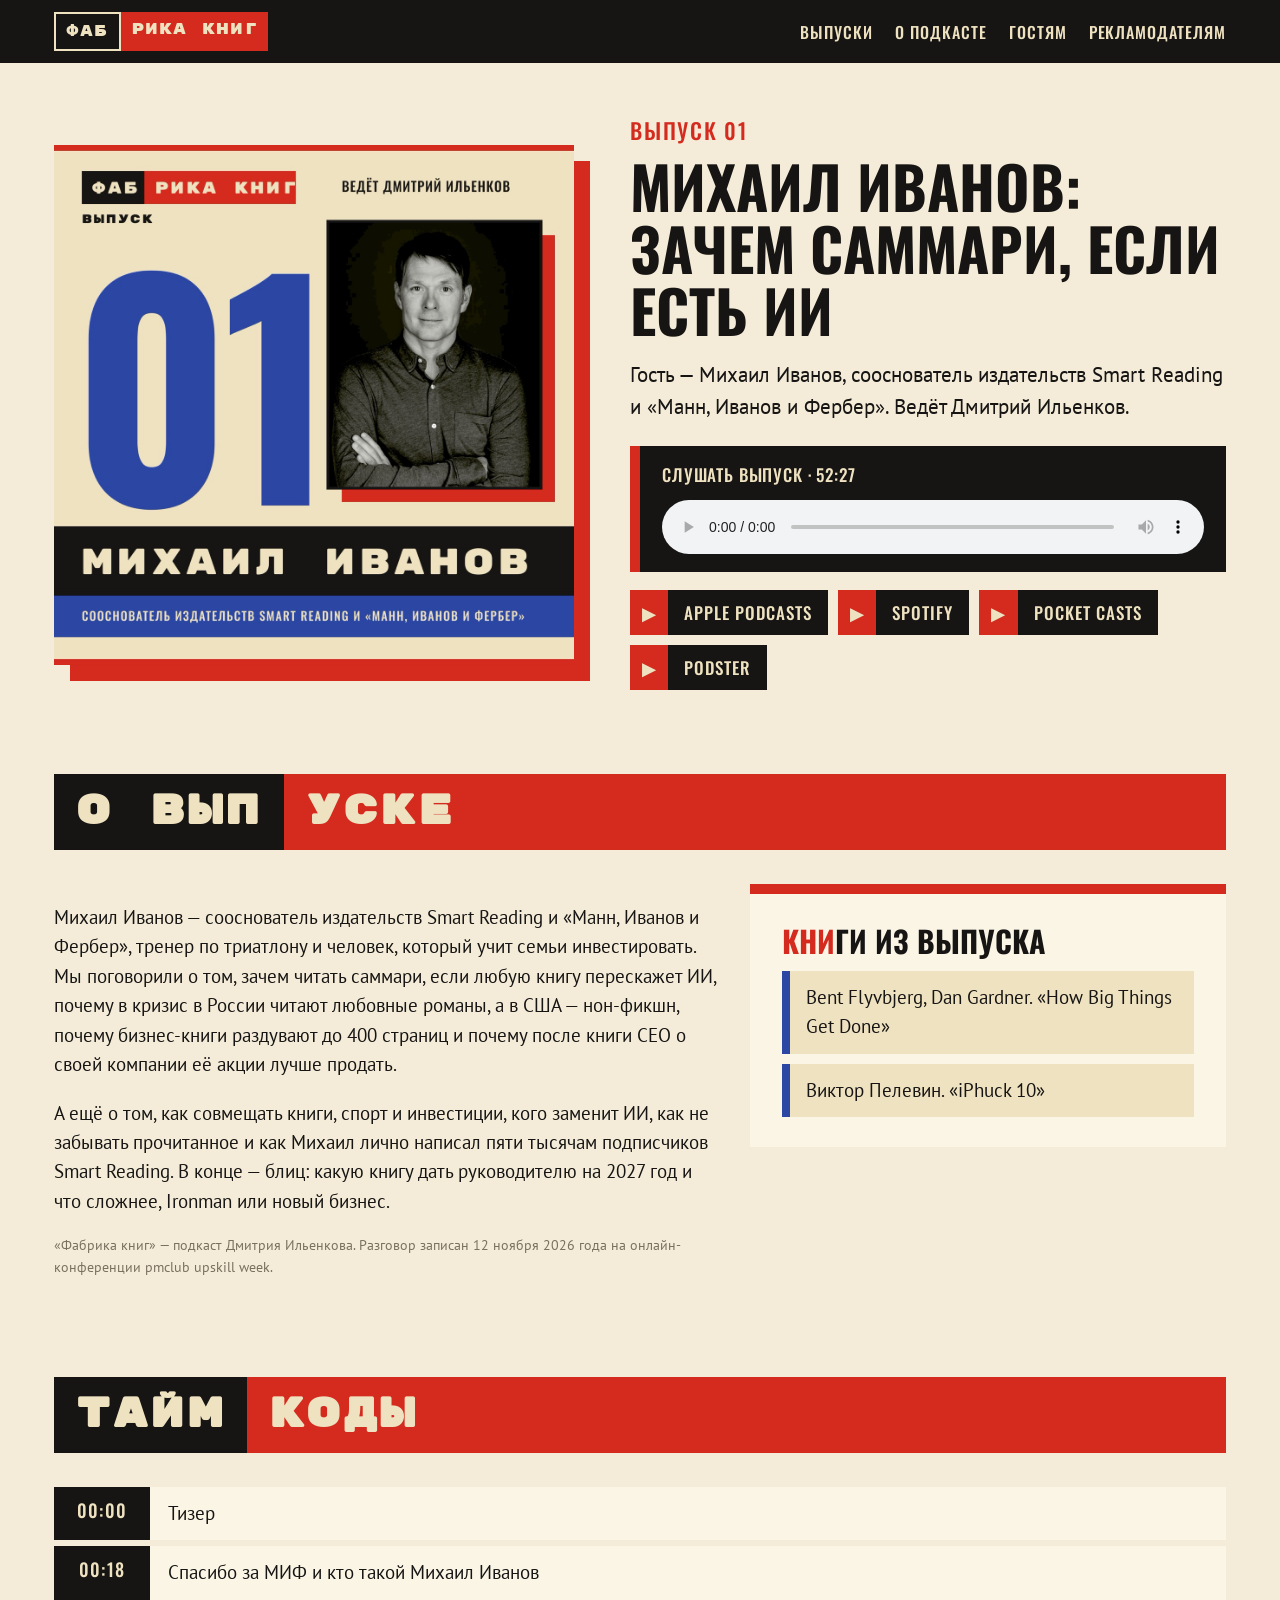
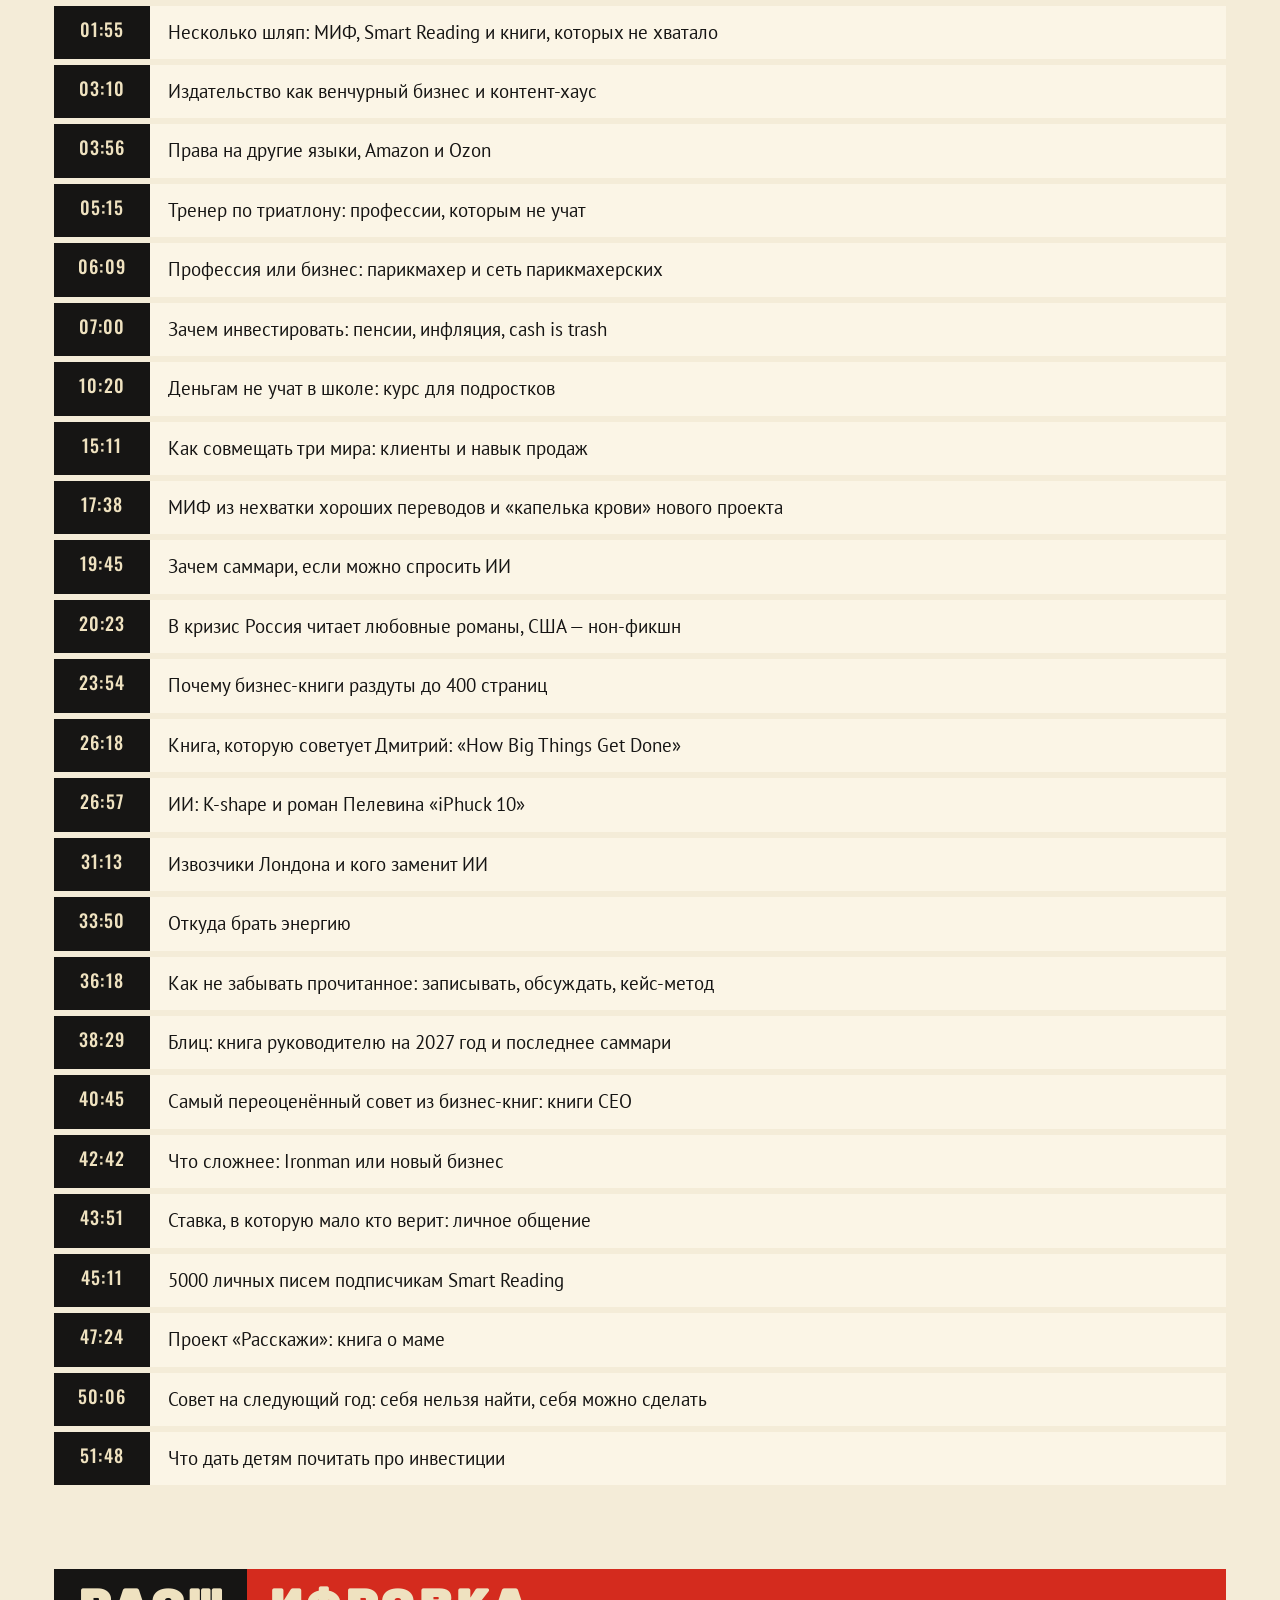
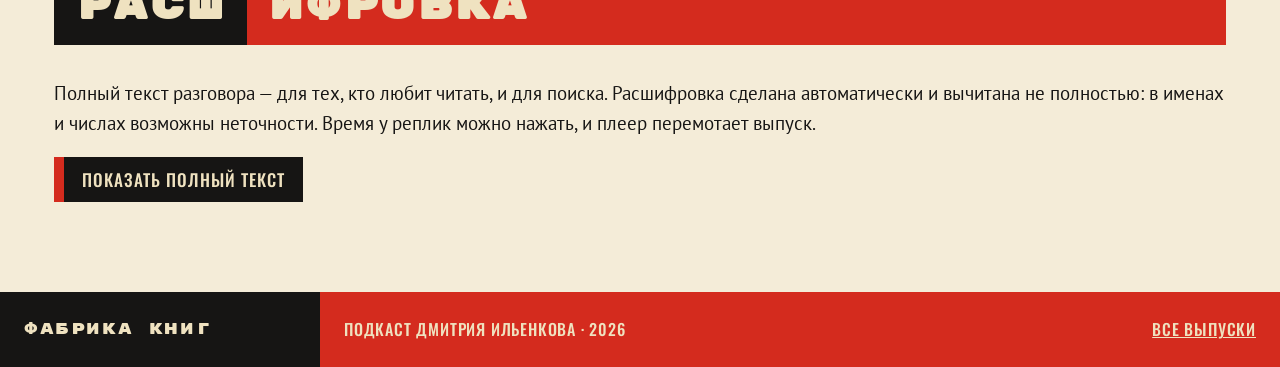
==== commit cd91487b: "Расшифровка: убраны знаки вопроса" ====
--- a/ep01.html
+++ b/ep01.html
@@ -116,14 +116,14 @@
 
   <section class="block" id="transcript">
     <h2 class="row mono"><span class="k">Расш</span><span class="r">ифровка</span></h2>
-    <p>Полный текст разговора — для тех, кто любит читать, и для поиска. Расшифровка сделана автоматически и вычитана не полностью: места, которые не удалось точно разобрать на слух, помечены знаком вопроса в скобках. Время у реплик можно нажать, и плеер перемотает выпуск.</p>
+    <p>Полный текст разговора — для тех, кто любит читать, и для поиска. Расшифровка сделана автоматически и вычитана не полностью: в именах и числах возможны неточности. Время у реплик можно нажать, и плеер перемотает выпуск.</p>
     <details class="tr">
       <summary>Показать полный текст</summary>
       <div class="trtext">
         <h3>Тизер</h3>
         <p><b>Михаил</b> Я обратил внимание, что как только руководитель компании пишет книгу про компанию, так у компании всё начинает становиться плохо. Поэтому как только вы видите, что человек написал книгу, который руководил компанией, сразу продавайте акции этой компании. Не инвестиционный совет, но наблюдение.</p>
         <h3>Разговор</h3>
-        <p><b>Дмитрий</b> <a href="#player" data-t="18">00:18</a> Михаил, я вначале, перед тем как перейти даже к тому, чтобы тебя представить, хочу сказать спасибо. Спасибо большое за счастливое детство. Ну, в широком смысле детство, потому что я из тех людей, которые выросли на книгах МИФа в значительной степени. Это как раз у вас год основания 2005-й, правильно? Да, это я был, получается, на втором курсе университета. И, конечно, я читал ваши книги. А моя хорошая подруга, вот она передаёт тебе привет, Алена Макова <span class="q" title="Не удалось точно разобрать на слух">[?]</span> была одним из ваших первых сотрудников.</p>
+        <p><b>Дмитрий</b> <a href="#player" data-t="18">00:18</a> Михаил, я вначале, перед тем как перейти даже к тому, чтобы тебя представить, хочу сказать спасибо. Спасибо большое за счастливое детство. Ну, в широком смысле детство, потому что я из тех людей, которые выросли на книгах МИФа в значительной степени. Это как раз у вас год основания 2005-й, правильно? Да, это я был, получается, на втором курсе университета. И, конечно, я читал ваши книги. А моя хорошая подруга, вот она передаёт тебе привет, Алена Макова была одним из ваших первых сотрудников.</p>
         <p><b>Михаил</b> <a href="#player" data-t="53">00:53</a> Да, я хорошо помню. Классная девчонка.</p>
         <p><b>Дмитрий</b> <a href="#player" data-t="57">00:57</a> И отсюда я хочу представить Михаила. Михаил — феноменальный человек, сейчас вы сами поймёте, почему. Михаил — сооснователь издательства «Манн, Иванов и Фербер», МИФ, буква «И», его, Иванов, это не совпадение. Это тот самый Иванов. Михаил с 2014 года — основатель издательства Smart Reading, сервис по созданию саммари книг. Корректно сказал?</p>
         <p><b>Михаил</b> <a href="#player" data-t="83">01:23</a> Всё верно, но мы делаем значительно больше, чем только саммари. Ну, я расскажу, наверное. Намного больше.</p>
@@ -151,12 +151,12 @@
         <p>Открыть счёт, настроить так, чтобы с вашего текущего счёта переводилось на брокерские счета и чтобы автоматически происходили покупки. Если ты это сделал один раз... Мне само это не очень нравилось делать. Ну, то есть какая-то такая история, что ты кому-то какие-то свои деньги, а вдруг он их своруёт и не вернёт, а что будет.</p>
         <p><b>Дмитрий</b> <a href="#player" data-t="814">13:34</a> Но есть история, есть история. Красные паспорта, а, Михаил?</p>
         <p><b>Михаил</b> <a href="#player" data-t="817">13:37</a> Хорошо. Всё равно есть возможность инвестировать, в том числе внутри российского рынка. Если вы смотрите на российский рынок, люди кладут деньги на депозит, не знаю, под 12%, они почему-то не покупают облигации федерального займа под 16%, ну, 14%. Понятно, что в текущей ситуации вы не можете условно купить акции Anthropic или акции Tesla. Но, с другой стороны, есть акции Ozon, «Яндекса», есть облигации, не знаю, компании «Хэндерсон», которая приносит 16% годовых против того, что вы в банке получите 12% годовых.</p>
-        <p>Знание — сила, и знание — деньги. Понятно, у каждого уникальная ситуация, у каждого разная склонность к риску, но не инвестируя, держа деньги даже просто на депозите, вы проигрываете, вы проигрываете даже инфляцию. Но это одна из частей того, что я делаю. У меня есть моя тренерская практика. В этом году я провёл 5 сборов в разных частях мира. Обычно я делаю их с партнёрами. Два сбора в Южной Корее, один сбор в Борме <span class="q" title="Не удалось точно разобрать на слух">[?]</span>, в Италии, один сбор в Словении, где мы были в трёх странах — Словения, Австрия и Италия. И один сбор в Колорадо.</p>
-        <p>В Колорадо я провожу сборы уже, наверное, 15 лет. В Колорадо есть потрясающие горы, на которые можно забраться на дорожном велосипеде на высоту там 1400 <span class="q" title="Не удалось точно разобрать на слух">[?]</span> метров. Мне очень понравилось, как наш общий друг Артём объяснил, почему он приехал именно в Колорадо. Говорит: ну, потому что это как Алматы. Наверное, можно и так сравнить. Колорадо по территории больше, чем территория Великобритании. По населению в 10 раз меньше. Это такое уникальное довольно место, где немного людей.</p>
+        <p>Знание — сила, и знание — деньги. Понятно, у каждого уникальная ситуация, у каждого разная склонность к риску, но не инвестируя, держа деньги даже просто на депозите, вы проигрываете, вы проигрываете даже инфляцию. Но это одна из частей того, что я делаю. У меня есть моя тренерская практика. В этом году я провёл 5 сборов в разных частях мира. Обычно я делаю их с партнёрами. Два сбора в Южной Корее, один сбор в Борме, в Италии, один сбор в Словении, где мы были в трёх странах — Словения, Австрия и Италия. И один сбор в Колорадо.</p>
+        <p>В Колорадо я провожу сборы уже, наверное, 15 лет. В Колорадо есть потрясающие горы, на которые можно забраться на дорожном велосипеде на высоту там 1400 метров. Мне очень понравилось, как наш общий друг Артём объяснил, почему он приехал именно в Колорадо. Говорит: ну, потому что это как Алматы. Наверное, можно и так сравнить. Колорадо по территории больше, чем территория Великобритании. По населению в 10 раз меньше. Это такое уникальное довольно место, где немного людей.</p>
         <p><b>Дмитрий</b> <a href="#player" data-t="911">15:11</a> Михаил, я всё-таки верну к вопросу, который для меня загадка. Вот ты совмещаешь три каких-то гигантских мира, внутри которых ещё много проектов. Вот в одном мире есть Михаил — спортсмен, он же тренер: твоей собственной тренировки, тренировки других людей, сборы. Есть Михаил — издатель. Это и саммари, это книга «Расскажи», здорово. И есть Михаил — инвестор. И как инвестор, который инвестирует, и как инвестор, который учит других. Как ты балансируешь фокус, как ты балансируешь время? Наверное, что-то ты делегируешь, что-то ты делаешь сам, но я всё равно не понимаю, как вот можно в 24 часа это совместить.</p>
         <p><b>Михаил</b> <a href="#player" data-t="957">15:57</a> Это всё-таки не физический труд, когда ты вышел на остановку, ты должен 8 часов проработать. Это довольно связанный труд, например, он объединён клиентами. У меня есть клиенты, которые заказывают одно, второе и третье. И в целом я бы рекомендовал ребятам, которые на этой встрече, сделать такой список своих клиентов, которые у вас что-то заказывали. Знаете, как один из ключевых навыков, которые вам потребуются в жизни, неважно, чем вы занимаетесь, спортом, рисованием, project management, — навык продажи.</p>
-        <p>Как сказал мне один довольно выдающийся спортсмен, неважно, как ты сейчас быстро бегаешь, важно, сколько у тебя фолловеров в Инстаграме. По крайней мере, для спонсоров это важнее. Поэтому навык продажи — один из ключевых навыков. И в этом ключевом навыке, мне кажется, у меня есть такая таблица с моими клиентами, которые у меня заказывали разные проекты. Там 100 клиентов, топ-100 моих клиентов. Я, наверное, в жизни продал примерно на 100 миллионов долларов <span class="q" title="Не удалось точно разобрать на слух">[?]</span>. Если взять компании, которые я продавал, книги, услуги, то примерно такая цифра. Вообще, продажи — это активное действие.</p>
-        <p><span class="q" title="Не удалось точно разобрать на слух">[спикер?]</span> Это не по сигналу. Да, уже записываю.</p>
+        <p>Как сказал мне один довольно выдающийся спортсмен, неважно, как ты сейчас быстро бегаешь, важно, сколько у тебя фолловеров в Инстаграме. По крайней мере, для спонсоров это важнее. Поэтому навык продажи — один из ключевых навыков. И в этом ключевом навыке, мне кажется, у меня есть такая таблица с моими клиентами, которые у меня заказывали разные проекты. Там 100 клиентов, топ-100 моих клиентов. Я, наверное, в жизни продал примерно на 100 миллионов долларов. Если взять компании, которые я продавал, книги, услуги, то примерно такая цифра. Вообще, продажи — это активное действие.</p>
+        <p>Это не по сигналу. Да, уже записываю.</p>
         <p><b>Михаил</b> <a href="#player" data-t="1017">16:57</a> Продажи — это активное действие. То есть если вы думаете, что будете сидеть и красиво делать project management, издавать книги или бегать, и к вам придут люди без активного действия, это не так. Сейчас настолько высокий уровень информационного шума, что часто побеждает не самый умный и красивый, а самый энергичный. Поэтому у меня есть такой список клиентов. Вот ты спросил, чем объединены проекты. Есть список клиентов, у них примерно мои интересы. Примерно моего возраста, мои интересы. Я создавал те продукты как для себя. Как сказал Джим Коллинз в книге [«От хорошего к великому»?]: «Чеши там, где чешется».</p>
         <p>Если чего-то мне не хватало... Мне в МИФе, когда мы создавали МИФ, не хватало хороших переводов. Было тогда издательство «Питер», которое было совершенно... Они брали хорошие книги и портили их. «Альпина» делала хорошие книги, но она тогда только начиналась. И поэтому то, чего вам не хватает, может быть бизнесом, а может не быть. Здесь вы как предприниматель всегда рискуете. И в любом новом проекте, во-первых, требуется капелька крови, потому что люди как-то жили без того, что вы делаете. Вот мы делаем проект «Расскажи».</p>
         <p>Они же как-то жили без того, чтобы написать книгу о своей маме или маме написать книгу о себе. И чтобы пробиться и сформировать новую потребность, новую привычку, требуются усилия. Любой новый проект требует капельки крови. Если вы думаете, что вы придумали какой-то новый продукт и люди за ним бросятся, это не так. Люди как-то жили без вашего продукта. Ну и первые клиенты в любом продукте, инвесторы и клиенты — это family, friends and fools. Поэтому для любого бизнеса требуется сверхусилие, чтобы его начать.</p>
@@ -164,21 +164,21 @@
         <p>И, значит, во-первых, стоит инвестировать и в развитие такого сотрудника, и в поиск такого сотрудника, и в удержание такого сотрудника. Если есть те люди, на которых держится бизнес, то их нужно мотивировать. И в МИФе, например, я был сторонником того, чтобы давать опционы тем менеджерам, на которых принципиально держалась компания.</p>
         <p><b>Дмитрий</b> <a href="#player" data-t="1183">19:43</a> Окей, слушай, спасибо тебе большое за совет. И вот мы о книгах снова заговорили, всё равно возвращаемся. Вот сейчас, 2026 год, развитие ИИшки, мы с тобой о ней тоже поговорим отдельно. И возникает вопрос: с одной стороны, зачем читать книги нон-фикшн? Многие издатели жалуются, что нон-фикшн падает. Ну, по цифрам, кажется, действительно падает, по крайней мере в России. А ты делаешь саммари. А зачем читать саммари, если можно Claude спросить? У тебя наверняка есть какой-то ответ, но, возможно, он не очевидный для меня.</p>
         <p><b>Михаил</b> <a href="#player" data-t="1221">20:21</a> Я зайду издалека. В разных странах, в условно тяжёлой ситуации, люди читают разные вещи.</p>
-        <p>В России самый читаемый автор — это такая Анна Потапкина <span class="q" title="Не удалось точно разобрать на слух">[?]</span>. Её продажи превосходят, если вот топ-10 авторов по продажам, топ-9 вместе взятых оставшихся. Включая Достоевского, Толстого, Пелевина <span class="q" title="Не удалось точно разобрать на слух">[?]</span>. Это Анна Потапкина <span class="q" title="Не удалось точно разобрать на слух">[?]</span> под синонимом Анна Джеймс <span class="q" title="Не удалось точно разобрать на слух">[?]</span>. Её никто никогда не видел. Я пытался, [неразборчиво] два года назад, но я считаю, что это не живой человек, а группа авторов, которые пишут любовные романы.</p>
-        <p>Тиражи Анны Потапкиной <span class="q" title="Не удалось точно разобрать на слух">[?]</span>, любовных романов, превосходят тиражи всех остальных книжек — фикшен, нон-фикшен, топ-9 следующих за ней. Поэтому в разных странах читают разное. В Штатах читают нон-фикшен: в кризис учатся и читают нон-фикшен. В России в кризис читают любовный роман и такой эскапизм, то есть куда-то уйти от реальности. В этом нет ничего плохого или хорошего, но есть вот такая тенденция. Теперь, что касается саммари.</p>
+        <p>В России самый читаемый автор — это такая Анна Потапкина. Её продажи превосходят, если вот топ-10 авторов по продажам, топ-9 вместе взятых оставшихся. Включая Достоевского, Толстого, Пелевина. Это Анна Потапкина под синонимом Анна Джейн. Её никто никогда не видел. Я пытался, [неразборчиво] два года назад, но я считаю, что это не живой человек, а группа авторов, которые пишут любовные романы.</p>
+        <p>Тиражи Анны Потапкиной, любовных романов, превосходят тиражи всех остальных книжек — фикшен, нон-фикшен, топ-9 следующих за ней. Поэтому в разных странах читают разное. В Штатах читают нон-фикшен: в кризис учатся и читают нон-фикшен. В России в кризис читают любовный роман и такой эскапизм, то есть куда-то уйти от реальности. В этом нет ничего плохого или хорошего, но есть вот такая тенденция. Теперь, что касается саммари.</p>
         <p>В мире выходит примерно 50 тысяч нон-фикшен книг. Если добавить, что их стало выходить больше, потому что люди стали писать... Раньше были два таких автора, Мрочковский и Парабеллум, и у них был такой способ писать книги Яндексом, как это делалось. Сначала в Яндексе ищутся самые популярные запросы, потом на эти популярные запросы из того же Яндекса составляются книги. И вот они строчили книги как из пулемёта, на любую тему, но, к сожалению, они не продавались. Или, к счастью, может быть, они не продавались.</p>
         <p>И если говорить про нон-фикшен, для простоты возьмём, что 50 тысяч нон-фикшен книг только на английском языке выходит, мы не говорим про другие языки. Для того чтобы понять, что тебе читать, и отобрать, что тебе читать, и добавить это в [Claude?], чтобы он тебе рассказал, о чём эта книга, тебе нужно знать. Первый фильтр — это фильтр редакции. Мы делаем одну-две книги в неделю. Мы не делаем все книги. Второе: например, на русском языке уже несколько лет не продают права на новые книги. Проблема в том, что даже целую книгу ты не можешь прочитать, даже если ты её очень хочешь прочитать.</p>
         <p>То есть ты можешь просить Claude сделать, но есть довольно большая часть, когда тот же самый Claude галлюцинирует. Я писал статью про марафон. Мне было интересно, сколько человек выбежало из 2 часов 30 минут на первом марафоне в Лондоне. Я попросил, я уже не помню, как его, ChatGPT, мне кажется, посчитать мне это. Он дал статистику. Я усомнился. Решил полезть в протокол. Залез в протокол, там вообще было другое.</p>
-        <p>То есть ты не знаешь, где он [неразборчиво]. Есть на эту тему много разных [неразборчиво]: человек показывает мухомор, говорит: «Это съедобный гриб?» Чат говорит: «Да, съедобный». Он лежит мёртвый, он говорит: «Ой, извини, я ошибся, давайте я что-нибудь ещё расскажу». То есть есть такая штука. Потом у нас уже много лет впереди <span class="q" title="Не удалось точно разобрать на слух">[?]</span> потребление аудио. Ты слушаешь сам, и саммари не является заменой книги, но оно тебе позволяет, во-первых, либо обновить какие-то знания. Есть хорошая книга «Восьмой навык высокоэффективного лидера». В ней четыре <span class="q" title="Не удалось точно разобрать на слух">[?]</span> страниц. Хоть у одного человека спросите, помнит ли он, о чём «Восьмой навык высокоэффективного лидера», или может ли назвать «Семь навыков высокоэффективного лидера» кто-нибудь, кто читал эту книгу, все семь.</p>
+        <p>То есть ты не знаешь, где он [неразборчиво]. Есть на эту тему много разных [неразборчиво]: человек показывает мухомор, говорит: «Это съедобный гриб?» Чат говорит: «Да, съедобный». Он лежит мёртвый, он говорит: «Ой, извини, я ошибся, давайте я что-нибудь ещё расскажу». То есть есть такая штука. Потом у нас уже много лет впереди потребление аудио. Ты слушаешь сам, и саммари не является заменой книги, но оно тебе позволяет, во-первых, либо обновить какие-то знания. Есть хорошая книга «Восьмой навык высокоэффективного лидера». В ней четыреста страниц. Хоть у одного человека спросите, помнит ли он, о чём «Восьмой навык высокоэффективного лидера», или может ли назвать «Семь навыков высокоэффективного лидера» кто-нибудь, кто читал эту книгу, все семь.</p>
         <p>То есть это либо обновить знания, либо понять, хочешь ты читать эту книгу или нет. Хотя некоторые книги вполне подходят для саммари. Как работает традиционное издательство? «Гарвард Бизнес Ревью» — хороший журнал. В нём была хорошая статья, которая называлась «Длинный хвост», в которой автор Крис Андерсон рассказывал, как работает экономика интернет-магазинов. Статья была хорошая, идея была хорошая. К нему приходит Harvard Business School Press. Это компания, которая издаёт книги. Говорят: «Слушай, у тебя была хорошая статья, мы знаем, что её много читали.</p>
         <p>Статья 10 страниц. Давай сделаем из неё книгу». Они берут и на 400 страниц сделают книгу. Идея одна та же самая. И поэтому многие книги, особенно если мы говорим про книги западных авторов: первые несколько страниц — это благодарность, потом вступление, потом введение, потом хорошие несколько ключевых идей, и потом снова довольно много размазанных. Это, к сожалению, такая форма подачи информации была важна, потому что было много страниц. Мы когда с Михаилом Фербером написали руководство по маркетингу профессиональных услуг и принесли в «Альпину»... Там длинная была история. Они говорят: «У вас мало страниц, книга на полку не встанет, она не стоит на полке в твёрдом переплёте».</p>
-        <p>Мы говорим: «Мы всё, что хотели уже сказать, сказали, мы не хотим». В общем, договорились, что они поставили бумагу попухлее и поля пошире и разверстали это. И часто бывает так, что тебе не нужно четыре <span class="q" title="Не удалось точно разобрать на слух">[?]</span> страниц, тебе нужно несколько идей, которые позволят тебе сгенерировать какое-то открытие для своего бизнеса. Поэтому саммари, особенно в аудиоформате, — уже несколько лет у нас потребление превышает саммари в текстовом формате. Очень не у многих людей есть лакшери такое, прям сидеть и почитать полную книгу.</p>
+        <p>Мы говорим: «Мы всё, что хотели уже сказать, сказали, мы не хотим». В общем, договорились, что они поставили бумагу попухлее и поля пошире и разверстали это. И часто бывает так, что тебе не нужно четыреста страниц, тебе нужно несколько идей, которые позволят тебе сгенерировать какое-то открытие для своего бизнеса. Поэтому саммари, особенно в аудиоформате, — уже несколько лет у нас потребление превышает саммари в текстовом формате. Очень не у многих людей есть лакшери такое, прям сидеть и почитать полную книгу.</p>
         <p>Это реальный пример: первый наш клиент на 47-й странице написал: «Дочитаешь до этой страницы, зайди ко мне» — и раздал книгу своим членам совета директоров. У них спрашивают: «Ну как книга?» — «Книга вообще отличная, все уже начали применять». К нему никто не зашёл. И он был нашим первым заказчиком, попросил, чтобы мы сделали тесты после каждого саммари. И эти тесты влияли на мотивацию, премию этих людей, мы очень сильно их прорабатывали, тесты, потому что люди могли лишиться финансовой премии. И у нас к каждому саммари есть тесты, проверочные вопросы.</p>
         <p>Поэтому ChatGPT — это скорее генералист, но если ты говоришь про конкретного специалиста, то вот здесь мы, мне кажется, пока ещё переигрываем чат.</p>
         <p><b>Дмитрий</b> <a href="#player" data-t="1578">26:18</a> Понял, спасибо тебе очень. Ребят, минутка дружественной рекламы, а точнее искренней рекомендации.</p>
         <p>У ребят есть, вот Михаил упоминал, что на русский сейчас мало чего переводится, у ребят есть Бент Фливбьорг. Господи, «How Big Things Get Done», кажется, книга называется. Потрясающая книга, лучшая книга по управлению проектами, которую я прочитал. Очень, очень рекомендую, вот только ради этого уже имеет смысл попробовать сервис. Михаил, спасибо тебе. Кстати, жду, когда сделаете саммари на «Не усложняй!». Следующий большой блок, который хочется с тобой обсудить.</p>
         <p>Искусственный интеллект. Ты, кажется, к нему относишься с большой симпатией, как и я, но ты говоришь такие штуки интересные и даже не всегда понятные и немного пугающие. Вот кто-то представляет искусственный интеллект как такой путь в рай фактически: будет очень хорошо, будет утопия. Кто-то, наоборот, пугает восстанием машин. Я, когда на TEDx выступал, там был другой спикер, он целое основал организацию, НКО, которая изучает различные сценарии.</p>
-        <p>И вот они пришли к выводу, что мы вообразили по фильмам по сути два варианта: утопия и антиутопия. А вариантов может быть много. И твой вариант, насколько я понимаю, в том, что кто-то поумнеет, а кто-то поглупеет. И ты ещё пишешь про K-shape. Вот мы уже привыкли к тому, что есть T-shape. Начинаем потихонечку принимать, что T-shape стал подозрительно походить на O-shape <span class="q" title="Не удалось точно разобрать на слух">[?]</span>, а ты пишешь про K-shape.</p>
+        <p>И вот они пришли к выводу, что мы вообразили по фильмам по сути два варианта: утопия и антиутопия. А вариантов может быть много. И твой вариант, насколько я понимаю, в том, что кто-то поумнеет, а кто-то поглупеет. И ты ещё пишешь про K-shape. Вот мы уже привыкли к тому, что есть T-shape. Начинаем потихонечку принимать, что T-shape стал подозрительно походить на O-shape, а ты пишешь про K-shape.</p>
         <p>Вот расскажи про свою пугающую идею, что умные поглупеют, и про K-shape, если можно.</p>
         <p><b>Михаил</b> <a href="#player" data-t="1697">28:17</a> А теперь хочу посоветовать художественную книгу. Пелевин в 2014 году предсказал развитие искусственного интеллекта, такого, которого сейчас даже нет. Это книга «iPhuck 10» называется. Искренне рекомендую. Я рекомендую даже её перечитать ещё раз, потому что ты не мог понять, насколько он предсказал многие вещи, которые происходят.</p>
         <p>То, что касается K-shape, [неразборчиво]. K-shape — это [неразборчиво]. В Штатах есть те люди, которые владеют активами, они богатеют. Те люди, которые не владеют активами, неважно, акциями, облигациями, чем-то ещё, они живут от зарплаты до зарплаты. 70% людей в США живёт от зарплаты до зарплаты. Paycheck to paycheck. И сейчас рекордные неплатежи по кредитным картам, неплатежи по кредитам за машину, но при этом есть очень богатые люди. Америка — это не богатая страна, Америка — это страна, в которой очень много богатых людей, но есть очень много бедных людей.</p>
@@ -186,12 +186,12 @@
         <p>Очень многие функции ты можешь делегировать машине, но ты не делегируешь креатив, что сделать, ты не делегируешь личные отношения. Я, например, сразу практически вижу тексты, написанные ИИ, или баннеры, сделанные ИИ, и они у меня минимизируются в моей внутренней выдаче, мне их не очень интересно читать. И многие люди потеряют работу, многие бизнесы... Вот я помню, был такой бизнес — девушка на факсе, в начале 2000-х годов, или оператор пейджинговой компании, когда ты звонил в пейджинговую компанию и говорил: «Сбросьте на номер такой-то: мама, я задерживаюсь, извини».</p>
         <p>Или что-нибудь ещё. Были реальные девушки, которые сидели и принимали эти звонки, были девушки, которые занимались отправкой факсов, приёмкой факсов, это была у них ключевая компетенция.</p>
         <p>Профессии поменяются, мы уже прям видим, как юридические документы можно обрабатывать, дискутировать, подготавливать, что нельзя было [неразборчиво] сделать. Можно финансовые документы смотреть, считать, крутить, смотреть, где есть проблема. И здесь важно, чтобы ты умел пользоваться этими инструментами. Те люди, которые не будут пользоваться этими инструментами и будут отказываться, они проиграют. Есть хороший пример: в Великобритании, в Лондоне, в начале 1900-х годов было 20 тысяч водителей кебов, как называлось, ну, в общем, на лошадях, карет, извозчиков, скажем так.</p>
-        <p>Лондон. Через 20 лет осталась тысяча. И практически появились водители кэбов <span class="q" title="Не удалось точно разобрать на слух">[?]</span>. И никто из тех, кто управлял лошадьми, не переквалифицировался в водителей автомобилей. Они думали, что это пройдёт, что как-нибудь всё рассосётся, и это будет небольшой сегмент <span class="q" title="Не удалось точно разобрать на слух">[?]</span>. И поэтому, если вы сейчас управляете условной лошадью, то вас, скорее всего, заменят. Вот я, как руководитель компании, смотрю на свою зарплатную ведомость и смотрю, кого из людей, которые занимаются чем-то, мы можем заменить ИИ.</p>
+        <p>Лондон. Через 20 лет осталась тысяча. И практически появились водители кэбов. И никто из тех, кто управлял лошадьми, не переквалифицировался в водителей автомобилей. Они думали, что это пройдёт, что как-нибудь всё рассосётся, и это будет небольшой сегмент. И поэтому, если вы сейчас управляете условной лошадью, то вас, скорее всего, заменят. Вот я, как руководитель компании, смотрю на свою зарплатную ведомость и смотрю, кого из людей, которые занимаются чем-то, мы можем заменить ИИ.</p>
         <p>Уверен, что руководитель вашей компании точно так же смотрит сейчас. За условную подписку в 20 долларов вы можете получить колоссальный объём работы. С другой стороны, если вы правильно обучите вашу команду использовать эту подписку в 20 долларов, то вместо трёх дизайнеров вы можете использовать одного дизайнера, который будет работать продуктивнее, эффективнее, креативнее, если он умеет пользоваться этими инструментами. Поэтому я думаю, что многие люди потеряют работу. И я плохо себе представляю, как на рынке в России сейчас; в США, если ты теряешь работу, то очень сложно её найти.</p>
         <p>И особенно очень сложно найти работу, если ты только закончил университет, у тебя горят глаза, у тебя есть много теоретических знаний, но у тебя нет никаких практических знаний. И работодатель думает: «Ну вот я найму условного Джона, которому нужно будет платить, не знаю, 2,5–3 тысячи, может, я его работу могу делать с помощью агентов за 20 долларов. Ну хорошо, за 100 долларов, если там токены будут использоваться». И поэтому это большой вызов для молодёжи, у которых нет ни связей, то есть социальный капитал они ещё не наработали. У вас, наверное, есть социальный капитал, который ИИ не заменит. У них нет навыков ещё практически, потому что все теоретические навыки, которые вы получили за 4–5 лет в своём колледже, у любой LLM уже больше.</p>
         <p>Поэтому это серьёзный вызов для всех тех, чья профессия связана с интеллектом. Если вы к нему не приложите какой-то сверхинтеллект, то искусственный интеллект заменит вашу работу. Поэтому главное — не оказаться в этой [в нижней части K?], которая внутри и которая заменена.</p>
         <p><b>Дмитрий</b> <a href="#player" data-t="2020">33:40</a> Окей, спасибо тебе большое. Пару вопросов от наших радиослушателей. Мария Крюкова очень хорошие вопросы задала, прямо зачитаю оба. Откуда вы берёте энергию на все активности? Честно, можно ли вырастить энергию, или это врождённое?</p>
-        <p><b>Михаил</b> <a href="#player" data-t="2036">33:56</a> У меня же нет опыта, чтобы я родился ещё раз <span class="q" title="Не удалось точно разобрать на слух">[с?]</span> другой энергией и попробовал <span class="q" title="Не удалось точно разобрать на слух">[?]</span>. Энергия... Вот знаете, про тренировки я вам расскажу. Что такое тренировочный процесс? Вы когда ходите, для простоты возьмём зал и делаете жим лёжа. Тоже для простоты, очень простое упражнение. Когда вы тренируетесь, вы становитесь слабее. Во время тренировки вы становитесь слабее. Когда вы выходите из тренировочного зала, вы слабее, чем когда вы пришли.</p>
+        <p><b>Михаил</b> <a href="#player" data-t="2036">33:56</a> У меня же нет опыта, чтобы я родился ещё раз другой энергией и попробовал. Энергия... Вот знаете, про тренировки я вам расскажу. Что такое тренировочный процесс? Вы когда ходите, для простоты возьмём зал и делаете жим лёжа. Тоже для простоты, очень простое упражнение. Когда вы тренируетесь, вы становитесь слабее. Во время тренировки вы становитесь слабее. Когда вы выходите из тренировочного зала, вы слабее, чем когда вы пришли.</p>
         <p>Но если вы правильно отдохнули и правильно восстановились, вы стали сильнее. Тело и энергия требуют перезарядки, как любая батарейка. Вы не можете её всё время, что называется, дрейнить. Вы не можете её всё время использовать. Поэтому очень важно иметь способы, как вы переключаетесь. Вот я, например, примерно [неразборчиво]. Я тренируюсь каждый день. Примерно в обед я заканчиваю, поскольку у меня большая часовая разница с Россией, с Казахстаном, с которым я работаю, с Европой. Я ложусь рано и встаю рано. И в обед я всегда иду тренироваться.</p>
         <p>Переключение интеллектуальной энергии на физическую энергию является для меня отдыхом. Я бы сказал, вот здесь сейчас те люди, которые здесь собрались, они уже сделали этот шаг, придя на конференцию, заплатив своими деньгами и временем. У вас уже есть лидерская позиция. И в период, когда высокая степень неопределённости, когда у людей беспокойство, вы должны стать такими скалами для людей, которые вокруг вас. Ваша энергия должна питать, поддерживать и давать людям смысл.</p>
         <p>Знаете, говорят: если вы не будете работать над своей целью, вы будете работать над чужой целью. Вам нужно придумать какие-то цели, которые вас зажигают и двигают из будущего. Со своими клиентами по триатлону мы обычно всегда выбираем старты. Это старт, может быть, через год, но каждую неделю я пишу: до старта осталось 52 недели, 51 неделя. То есть найдите какое-то событие из будущего, которое вас подтягивает, которое вам хочется, чтобы это будущее наступило. И оно будет давать в том числе и вам силы.</p>
@@ -212,7 +212,7 @@
         <p><b>Дмитрий</b> <a href="#player" data-t="2360">39:20</a> Окей. Окей.</p>
         <p><b>Дмитрий</b> <a href="#player" data-t="2362">39:22</a> Спасибо. Какое саммари ты слушал последним?</p>
         <p><b>Михаил</b> <a href="#player" data-t="2365">39:25</a> Саммари, которое я слушал последним... Мне кажется, вот «Силовая работа». У меня просто сейчас как раз у клиентов, с которыми я работаю, то, что называется базовый период, когда один сезон закончился, а другой сезон начался. И, например, у мужчин после 40 лет очень быстро уходят мышцы. И работа в зале со штангой — очень специфическая работа. Малое количество повторений, большое количество раз, она просто необходима. Особенно для тех, кто занимается спортом, связанным с выносливостью.</p>
-        <p>Я бы сказал, для всех мужчин после 40 лет. Драматическое падение происходит тестостерона, мышцы очень быстро уходят. И мне порекомендовали такого автора, Фалеев, он, к сожалению, умер, из России <span class="q" title="Не удалось точно разобрать на слух">[?]</span>. Он придумал совершенно потрясающую методику, которая работает. Называется «Силовая работа». Я слушаю её ещё раз для того, чтобы своим клиентам ещё раз её порекомендовать. И вот сейчас я смотрел саммари. Хьюберман сделал такую книгу, называется «Протоколы». Это он собрал те протоколы для здоровья, которые доказательно подтверждены.</p>
+        <p>Я бы сказал, для всех мужчин после 40 лет. Драматическое падение происходит тестостерона, мышцы очень быстро уходят. И мне порекомендовали такого автора, Фалеев, он, к сожалению, умер, из России. Он придумал совершенно потрясающую методику, которая работает. Называется «Силовая работа». Я слушаю её ещё раз для того, чтобы своим клиентам ещё раз её порекомендовать. И вот сейчас я смотрел саммари. Хьюберман сделал такую книгу, называется «Протоколы». Это он собрал те протоколы для здоровья, которые доказательно подтверждены.</p>
         <p>И это саммари ещё не вышло в формате саммари, но я пользуюсь служебным положением, не вышло ещё в библиотеку, я его прочитал раньше.</p>
         <p><b>Дмитрий</b> <a href="#player" data-t="2434">40:34</a> Так, протокол, кто автор?</p>
         <p><b>Михаил</b> <a href="#player" data-t="2435">40:35</a> Хьюберман. Доктор Хьюберман, не помню, как имя его.</p>
@@ -223,10 +223,10 @@
         <p><b>Михаил</b> <a href="#player" data-t="2492">41:32</a> Фил Найт написал эту книгу «Продавец обуви». Но вот Nike как компания — это одна из самых худших компаний. Её, по-моему, кажется, даже исключили из Dow Jones с точки зрения бизнеса. Поэтому как только вы видите, что человек написал книгу, который руководил компанией, сразу продавайте акции этой компании. Не инвестиционный совет, но наблюдение.</p>
         <p><b>Дмитрий</b> <a href="#player" data-t="2508">41:48</a> А ты так делаешь?</p>
         <p><b>Михаил</b> <a href="#player" data-t="2510">41:50</a> Нет, я так не делаю. У меня просто никогда не было акций компании GE в портфеле.</p>
-        <p><b>Дмитрий</b> <a href="#player" data-t="2516">41:56</a> Может, там на Netflix у тебя было? <span class="q" title="Не удалось точно разобрать на слух">[спикер?]</span></p>
-        <p><b>Михаил</b> <a href="#player" data-t="2518">41:58</a> У меня остаётся Netflix. У меня в портфеле есть Netflix. Он написал книгу. <span class="q" title="Не удалось точно разобрать на слух">[спикер?]</span></p>
-        <p><b>Дмитрий</b> <a href="#player" data-t="2522">42:02</a> Ну вот видишь, с тех пор акция компании упала почти на 50%. <span class="q" title="Не удалось точно разобрать на слух">[спикер?]</span></p>
-        <p><b>Михаил</b> <a href="#player" data-t="2527">42:07</a> Я этого не знал. <span class="q" title="Не удалось точно разобрать на слух">[спикер?]</span></p>
+        <p><b>Дмитрий</b> <a href="#player" data-t="2516">41:56</a> Может, там на Netflix у тебя было?</p>
+        <p><b>Михаил</b> <a href="#player" data-t="2518">41:58</a> У меня остаётся Netflix. У меня в портфеле есть Netflix. Он написал книгу.</p>
+        <p><b>Дмитрий</b> <a href="#player" data-t="2522">42:02</a> Ну вот видишь, с тех пор акция компании упала почти на 50%.</p>
+        <p><b>Михаил</b> <a href="#player" data-t="2527">42:07</a> Я этого не знал.</p>
         <p><b>Дмитрий</b> <a href="#player" data-t="2528">42:08</a> Понятно. Работает. Ты можешь сформулировать правила Иванова?</p>
         <p><b>Михаил</b> <a href="#player" data-t="2534">42:14</a> Можно. Мы сделали в книге [название неразборчиво; вероятно, «Руководство по маркетингу профессиональных услуг»] несколько правил Иванова — Фербера. У нас там есть несколько таких эффектов Иванова — Фербера. Моя дочь не знала, рассказала ей. Есть эффект переноса репутации. Когда ты работаешь с каким-то клиентом, условно... Нашими заказчиками были клиенты [Юникон?], например. Это большая аудиторская компания, особенно в то время.</p>
         <p>И вот ты говоришь: я работал с [Юникон?]. С их разрешением. Мы никогда не использовали имена компаний без их разрешения. На тебя перенеслось немножко репутации твоего клиента.</p>
@@ -234,10 +234,10 @@
         <p><b>Михаил</b> <a href="#player" data-t="2577">42:57</a> Я сделал полных Ironman 10. Из них я сделал два на Коне. Я дважды отбирался в финал чемпионата мира. Половинок я сделал 50.</p>
         <p><b>Дмитрий</b> <a href="#player" data-t="2586">43:06</a> 50 половинок?</p>
         <p><b>Михаил</b> <a href="#player" data-t="2587">43:07</a> Да, наверное. Но отвечая на твой вопрос: конечно, бизнес сложнее, чем Ironman. В мире есть, не знаю, много людей, десятки тысяч человек, которые сделали Ironman. А бизнес, тем более успешный бизнес, делали многие люди, и очень многим людям получилось. Бизнес сложнее делать. Вот видите, Wildberries выпустили книгу совсем недавно. Но там важно, кто выпустил книгу. Про Wildberries и про Илона Маска тоже есть книги, но если это написал сам руководитель компании, то Wildberries нельзя продать.</p>
-        <p><b>Дмитрий</b> <a href="#player" data-t="2622">43:42</a> Wildberries — не публичная компания. <span class="q" title="Не удалось точно разобрать на слух">[спикер?]</span></p>
+        <p><b>Дмитрий</b> <a href="#player" data-t="2622">43:42</a> Wildberries — не публичная компания.</p>
         <p><b>Дмитрий</b> <a href="#player" data-t="2628">43:48</a> Окей. Михаил, сложный вопрос. Скажи, какую ты сейчас ставку делаешь, в которую мало кто верит?</p>
         <p><b>Михаил</b> <a href="#player" data-t="2636">43:56</a> Я делаю ставку на то, что личное общение, встречи будут значительно более ценными в будущем периоде. Я вижу, что люди устали от зумов, слаков, переписки. И вот то, что мы делаем, — у нас есть клуб бессрочных подписчиков, мы делаем встречи, и я вижу, что на каждую встречу приходят люди, которые соскучились по этому личному общению.</p>
-        <p>Личное общение... Вот здесь есть, получается, два больших полиса <span class="q" title="Не удалось точно разобрать на слух">[?]</span>: что один агент будет с другим агентом говорить, твой агент переписывается с агентом твоего друга, не знаю, о чём-нибудь. Самое ценное, в конечном счёте, что нужно человеку? Внимание, любовь и забота. Сколько бы у тебя денег ни было, самый богатый человек мира, Илон Маск, — я думаю, что он страдает от того, что у него нет любви и заботы. У него было много женщин, детей у него только 12, про которых, не знаю, это на самом деле может быть и больше, но искренней любви и заботы, наверное, у него меньше, чем у обычного человека, который работает обычным инженером, успевает заниматься своими детьми и здоровьем, и всем остальным.</p>
+        <p>Личное общение... Вот здесь есть, получается, два больших полиса: что один агент будет с другим агентом говорить, твой агент переписывается с агентом твоего друга, не знаю, о чём-нибудь. Самое ценное, в конечном счёте, что нужно человеку? Внимание, любовь и забота. Сколько бы у тебя денег ни было, самый богатый человек мира, Илон Маск, — я думаю, что он страдает от того, что у него нет любви и заботы. У него было много женщин, детей у него только 12, про которых, не знаю, это на самом деле может быть и больше, но искренней любви и заботы, наверное, у него меньше, чем у обычного человека, который работает обычным инженером, успевает заниматься своими детьми и здоровьем, и всем остальным.</p>
         <p>Поэтому в конечном счёте, что бы мы ни делали, любовь, забота и внимание — это то, что нужно каждому из нас.</p>
         <p><b>Дмитрий</b> <a href="#player" data-t="2710">45:10</a> Золотые слова. Ребята, интересный факт, хозяйки на заметку: Михаил лично ознакомился с каждым бессрочным подписчиком сервиса Smart Reading, правильно?</p>
         <p><b>Михаил</b> <a href="#player" data-t="2723">45:23</a> Наверное. Я придумал этот тариф, такая бессрочная подписка, когда ты платишь один раз и пользуешься всю жизнь. В бизнесе есть такое понятие, как lifetime value клиента. Ну, то есть если мы считаем, что в среднем наш подписчик остаётся с нами примерно два года, а бессрочный подписчик, по определению, остаётся с нами навсегда.</p>
@@ -254,7 +254,7 @@
         <p>И человек, либо когда ты с ним вместе, у тебя есть инструмент для разговора, вопросы для разговора, которые ты задаёшь и записываешь за мамой, например. Либо ты можешь отдать маме и попросить заполнить её. Или вместе с ней заполняешь. Но это не всегда удобно, потому что, не знаю, кто-то живёт в Европе, кто-то живёт в России. И мы придумали такой электронный сервис, то есть платформу, когда уже предустановлено 200 вопросов, ты можешь договориться, что, не знаю, вот эти 50 вопросов я выбираю для книги о маме. Ты можешь настроить, что каждую неделю маме будет приходить, не знаю, либо вопрос в Телеграме, либо электронное письмо.</p>
         <p>И она может на него отвечать. Она может отвечать текстом, аудио. И потом всё это складывается в книгу, которая либо цифровая, просто файл, либо можно её сделать в физическую книгу. Это некоторая работа. Есть очень простая работа: купил книгу, подарил маме, и как-то твоя совесть уже более-менее чиста. И более сложная работа, когда ты вместе с мамой создаёшь эту книгу. Вот моей маме будет 80 лет в феврале, я прилечу к ней на день рождения, и вот мы сейчас заканчиваем о ней книгу. Причём многие вещи, которых я не знал.</p>
         <p>Чем больше, чем лучше ты узнаёшь о своих родителях, тем лучше ты можешь узнать о себе, потому что в реальности мы копируем: отношения в семье наследуются. Как твой отец относился к твоей матери, скорее всего, ты так будешь относиться к своей жене, потому что ты даже, может быть, это не видел. Ну, то есть не хочешь это признавать или говоришь, что ты иной, но чаще всего это так. Вот я призываю вас, знаете, если у вас есть дети, снимите на видео, как они бегают, а потом снимите себя на видео, как вы бегаете. Стиль бега — он тоже наследуемый. Поэтому, знаете, как говорят многие тренеры: вам нужно переучиться, вы бегаете на носок, бегаете на пятку, бегаете на полную стопу, на пятку считается, что неправильно.</p>
-        <p>Если вы бегаете на пятку, попробуйте переучиться — не получится. Вы уже в жизни сделали, не знаю, миллион шагов. Ну, почему мне этого никто не говорил раньше? Вот видите, всё не случайно. <span class="q" title="Не удалось точно разобрать на слух">[спикер?]</span></p>
+        <p>Если вы бегаете на пятку, попробуйте переучиться — не получится. Вы уже в жизни сделали, не знаю, миллион шагов. Ну, почему мне этого никто не говорил раньше? Вот видите, всё не случайно.</p>
         <p><b>Дмитрий</b> <a href="#player" data-t="2996">49:56</a> Понятно. Очень добрый проект. Мне хочется задать тебе ещё очень много вопросов, но время подходит к концу, поэтому последняя просьба. Что ты посоветуешь делать в следующем году?</p>
         <p><b>Михаил</b> <a href="#player" data-t="3010">50:10</a> Вот важный вопрос — слово, глагол «делать». Я знаю очень многих умных людей, которые не делают.</p>
         <p>Важно делать. Многие люди размышляют, сомневаются. Очень простой вопрос. Некоторые люди ищут себя, особенно этим грешат люди, которым 25–30 лет, он всё ещё ищет себя, ищет себя. И себя нельзя найти, вы себя не теряли, себя можно только сделать. И можно сделать только через проект. Невозможно, просто читая книгу, придумать, какой ты на самом деле. Если ты делаешь проекты, в которых ты сталкиваешься со сложностями, с другими людьми, с командами, тогда ты можешь создать себя. Создать себя, лёжа на диване и читая даже самые умные книги, невозможно.</p>
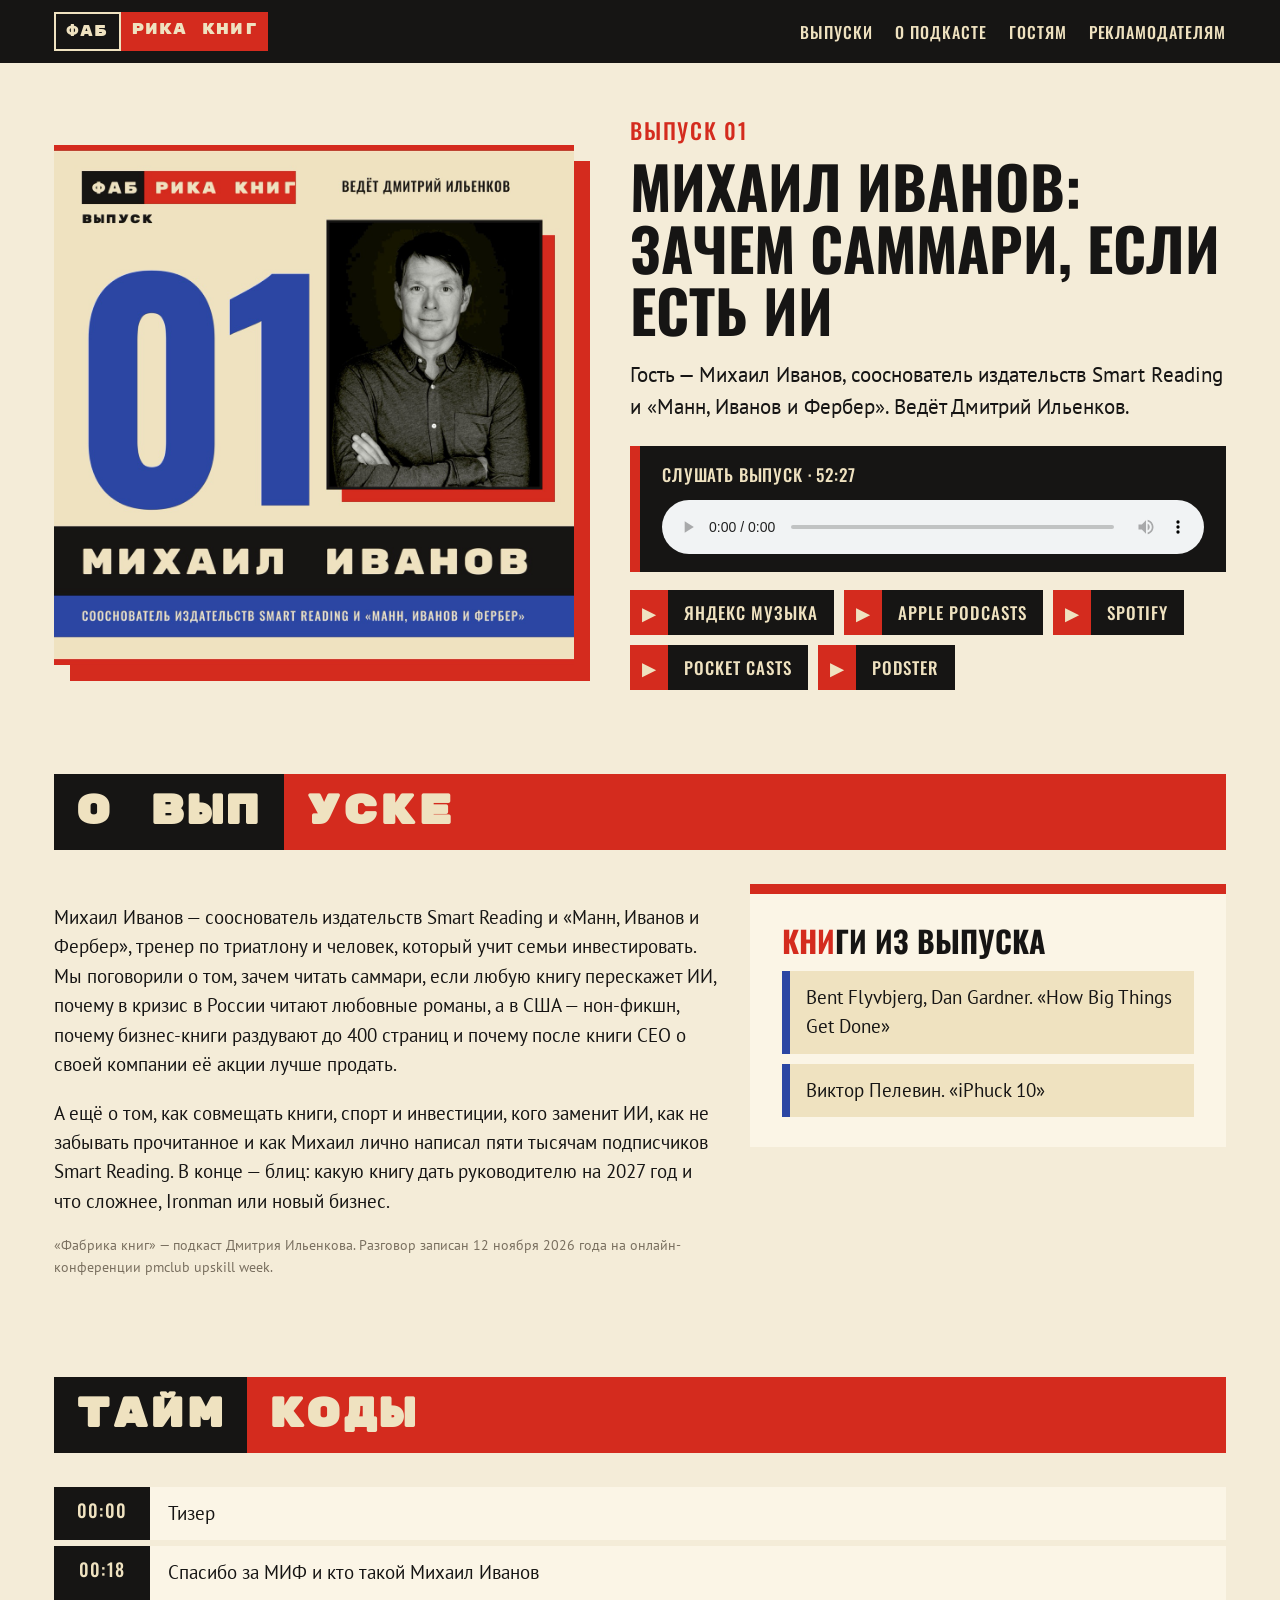
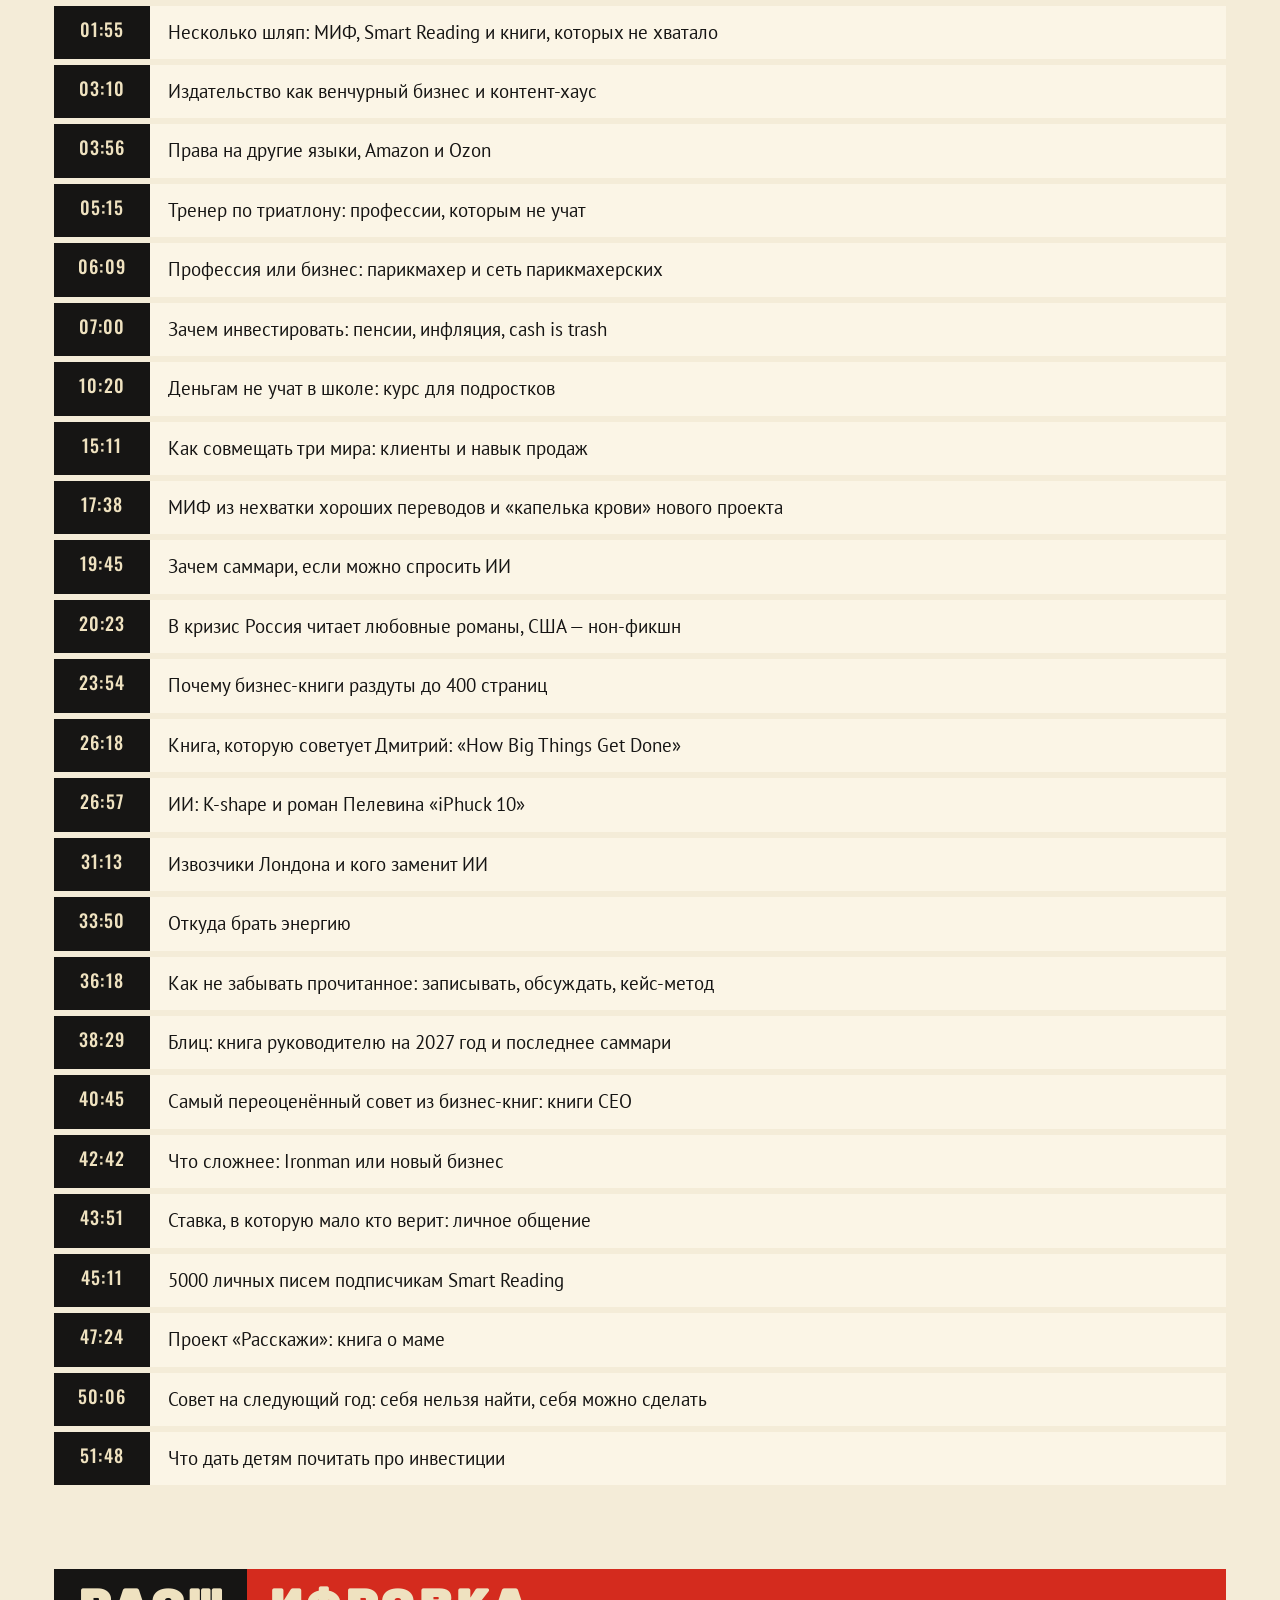
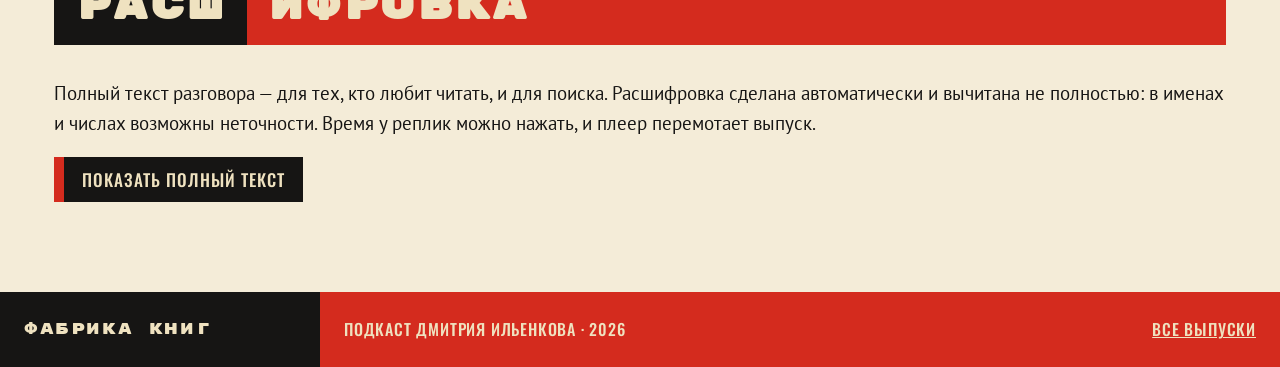
==== commit a8ee93cb: "Кнопка Яндекс Музыки на главной и странице выпуска 1" ====
--- a/ep01.html
+++ b/ep01.html
@@ -55,6 +55,7 @@
         <audio controls preload="metadata" src="https://podster.fm/episodes/a340074e-a36a-44a1-954b-46ea05895f9f/audio.mp3">Ваш браузер не воспроизводит звук. Выпуск можно послушать на Podster: кнопка ниже.</audio>
       </div>
       <div class="listen" style="justify-content:flex-start;padding:0;margin-top:18px">
+        <a class="btn" href="https://music.yandex.ru/album/45083475" rel="noopener"><b>▶</b><span>Яндекс Музыка</span></a>
         <a class="btn" href="https://podcasts.apple.com/us/podcast/id6836115087?i=1000802608234" rel="noopener"><b>▶</b><span>Apple Podcasts</span></a>
         <a class="btn" href="https://open.spotify.com/episode/3GJwYz2I6i0cYPvcGEa0ek" rel="noopener"><b>▶</b><span>Spotify</span></a>
         <a class="btn" href="https://pca.st/podcast/02d5c670-c592-013f-55d8-0affcb2f3ff3" rel="noopener"><b>▶</b><span>Pocket Casts</span></a>
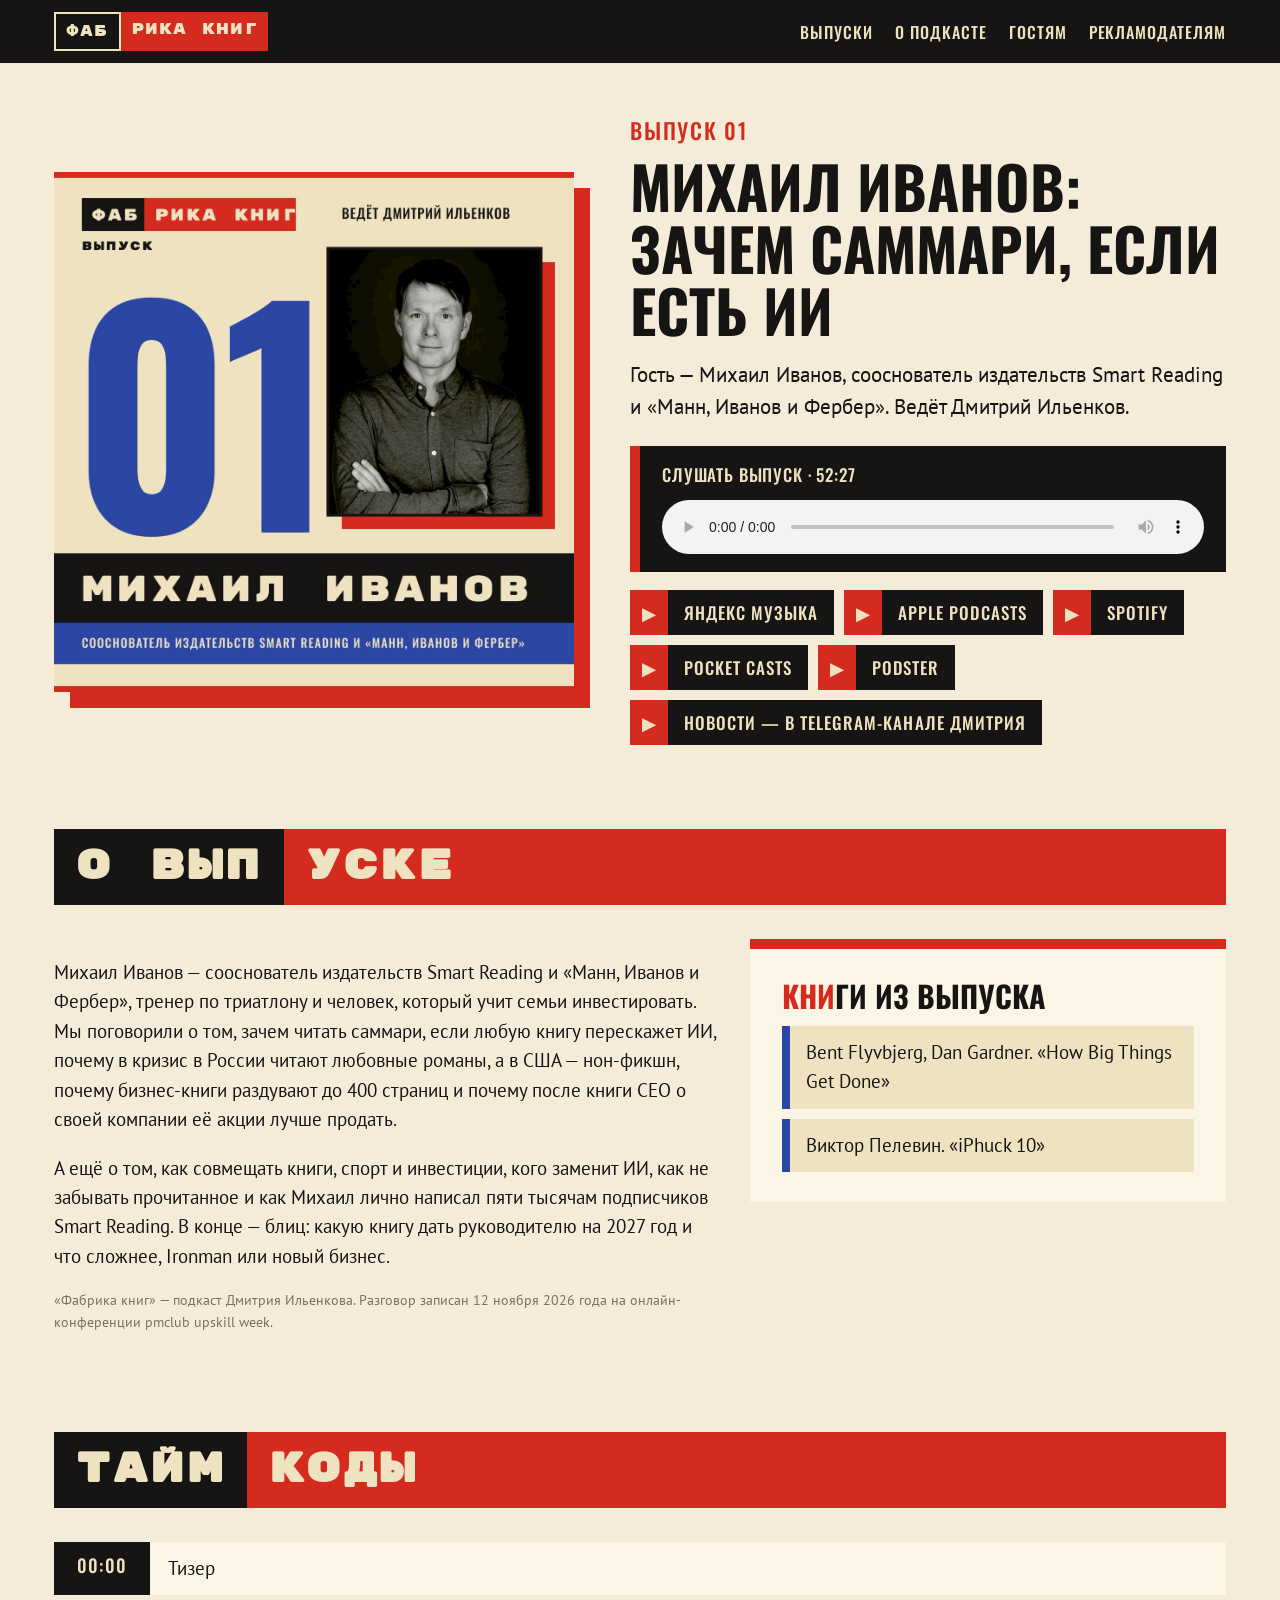
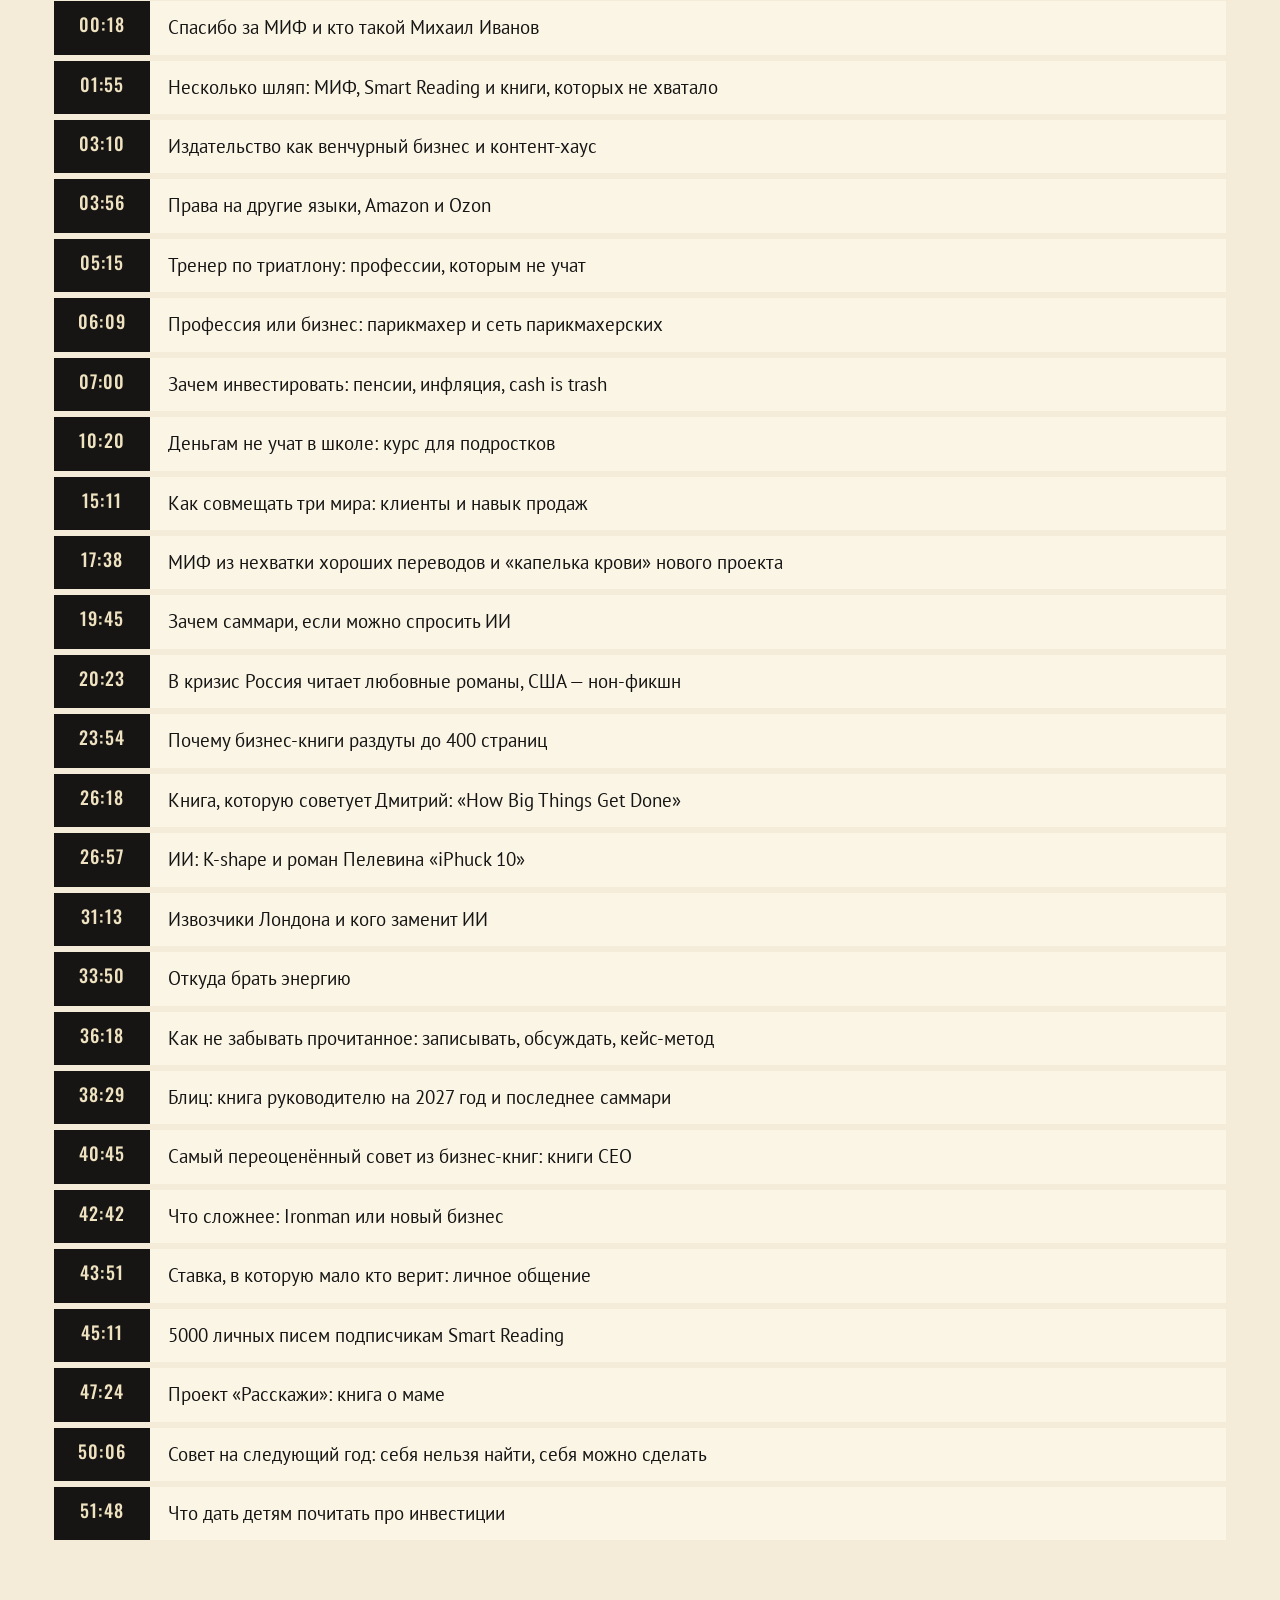
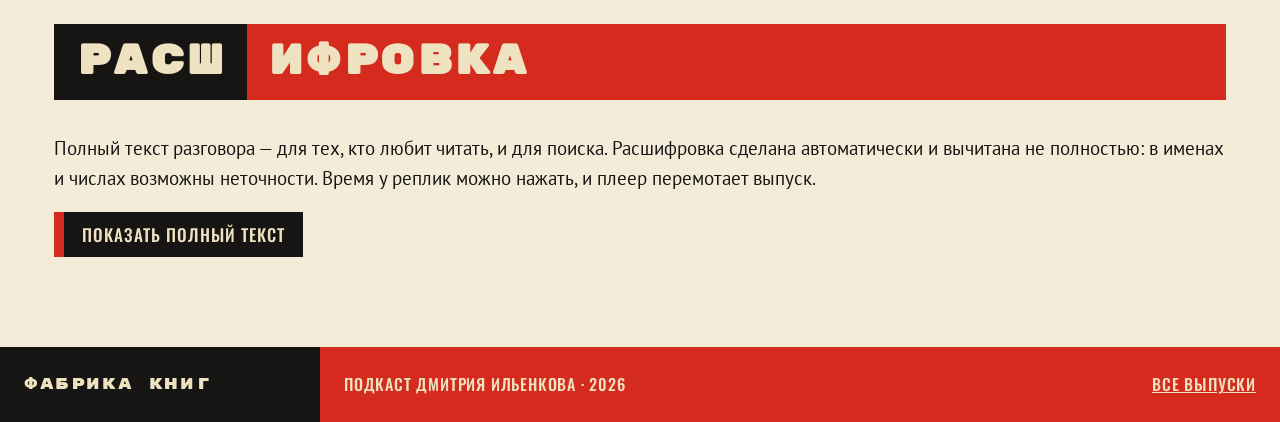
==== commit cdd8f027: "Страница выпуска 1: ссылка на Telegram-канал" ====
--- a/ep01.html
+++ b/ep01.html
@@ -55,11 +55,12 @@
         <audio controls preload="metadata" src="https://podster.fm/episodes/a340074e-a36a-44a1-954b-46ea05895f9f/audio.mp3">Ваш браузер не воспроизводит звук. Выпуск можно послушать на Podster: кнопка ниже.</audio>
       </div>
       <div class="listen" style="justify-content:flex-start;padding:0;margin-top:18px">
-        <a class="btn" href="https://music.yandex.ru/album/45083475" rel="noopener"><b>▶</b><span>Яндекс Музыка</span></a>
+        <a class="btn" href="https://music.yandex.ru/album/45083475/track/158601097" rel="noopener"><b>▶</b><span>Яндекс Музыка</span></a>
         <a class="btn" href="https://podcasts.apple.com/us/podcast/id6836115087?i=1000802608234" rel="noopener"><b>▶</b><span>Apple Podcasts</span></a>
         <a class="btn" href="https://open.spotify.com/episode/3GJwYz2I6i0cYPvcGEa0ek" rel="noopener"><b>▶</b><span>Spotify</span></a>
         <a class="btn" href="https://pca.st/podcast/02d5c670-c592-013f-55d8-0affcb2f3ff3" rel="noopener"><b>▶</b><span>Pocket Casts</span></a>
         <a class="btn" href="https://podster.fm/podcasts/fabrikaknig/e/546788/mihail-ivanov-mif-smart-reading-zachem-sammari-esli-est-ii" rel="noopener"><b>▶</b><span>Podster</span></a>
+        <a class="btn" href="https://t.me/ilenkovda" rel="noopener"><b>▶</b><span>Новости — в Telegram-канале Дмитрия</span></a>
       </div>
     </div>
   </section>
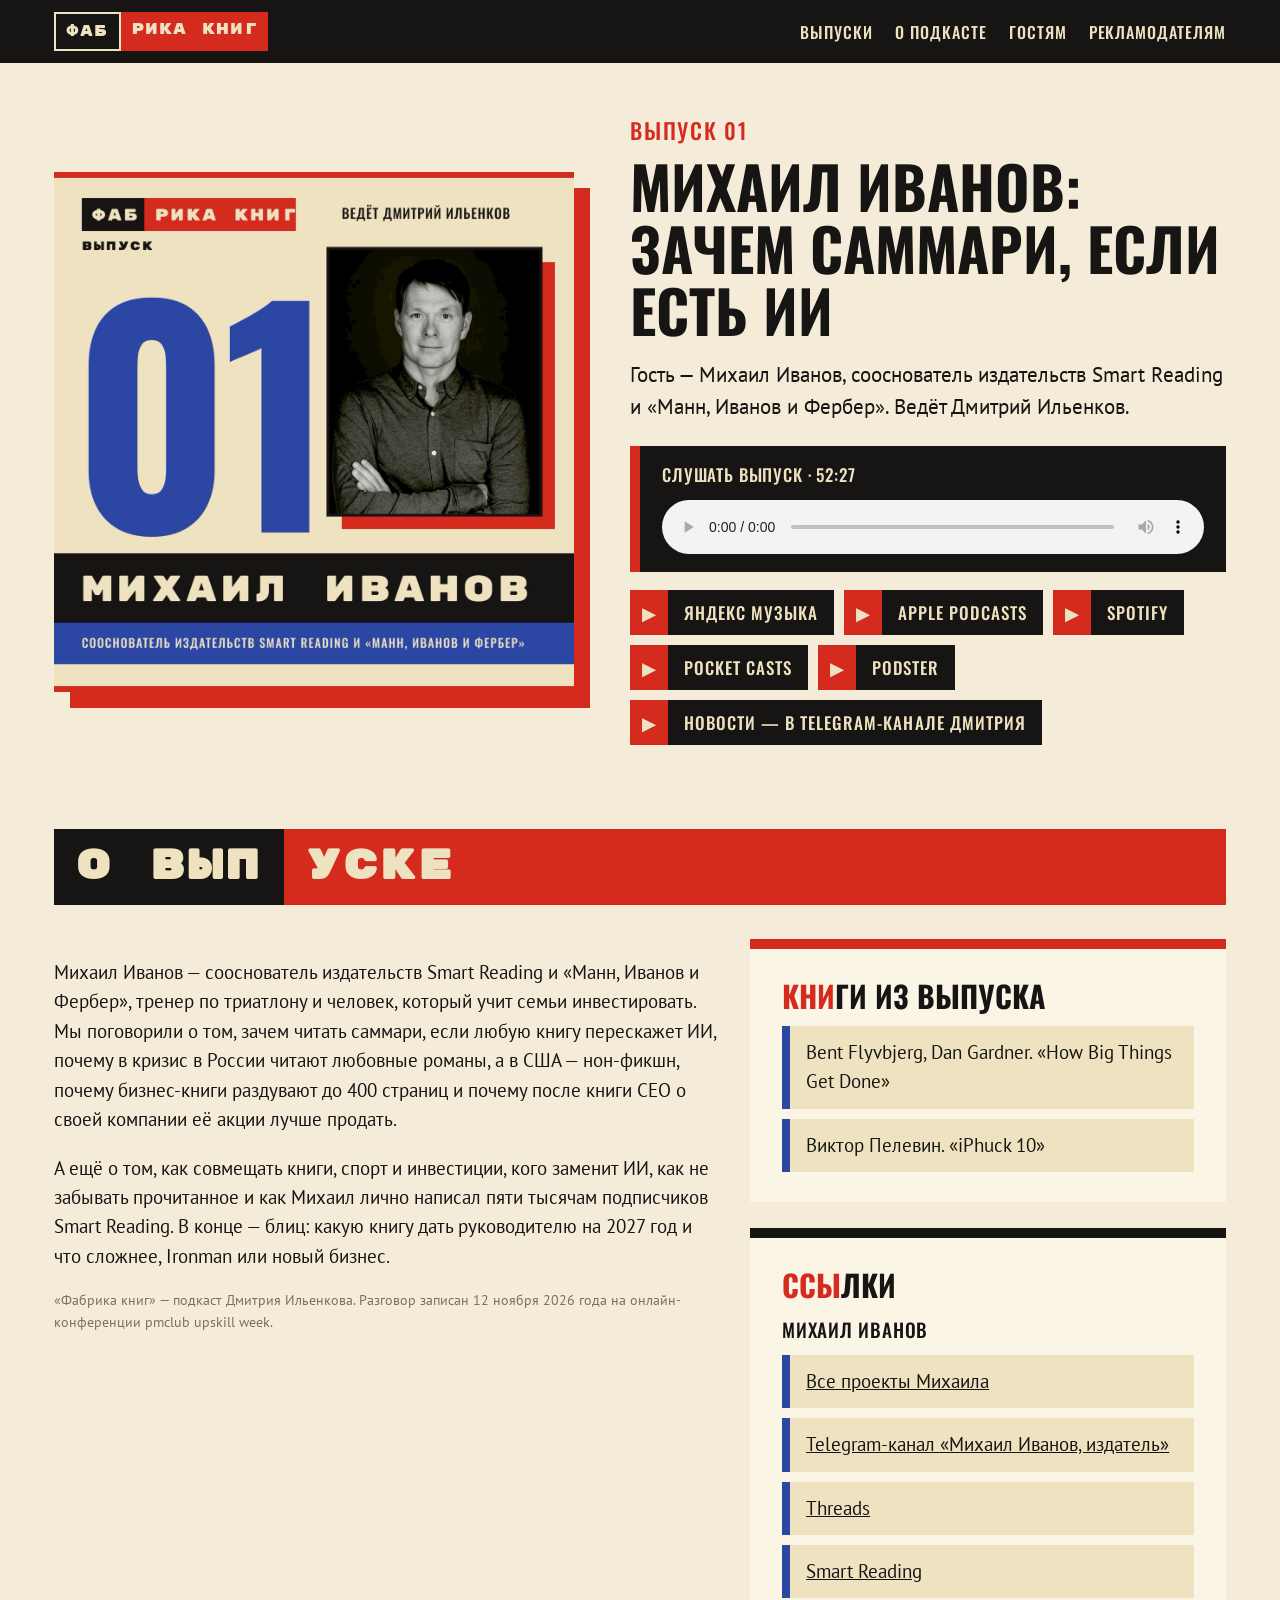
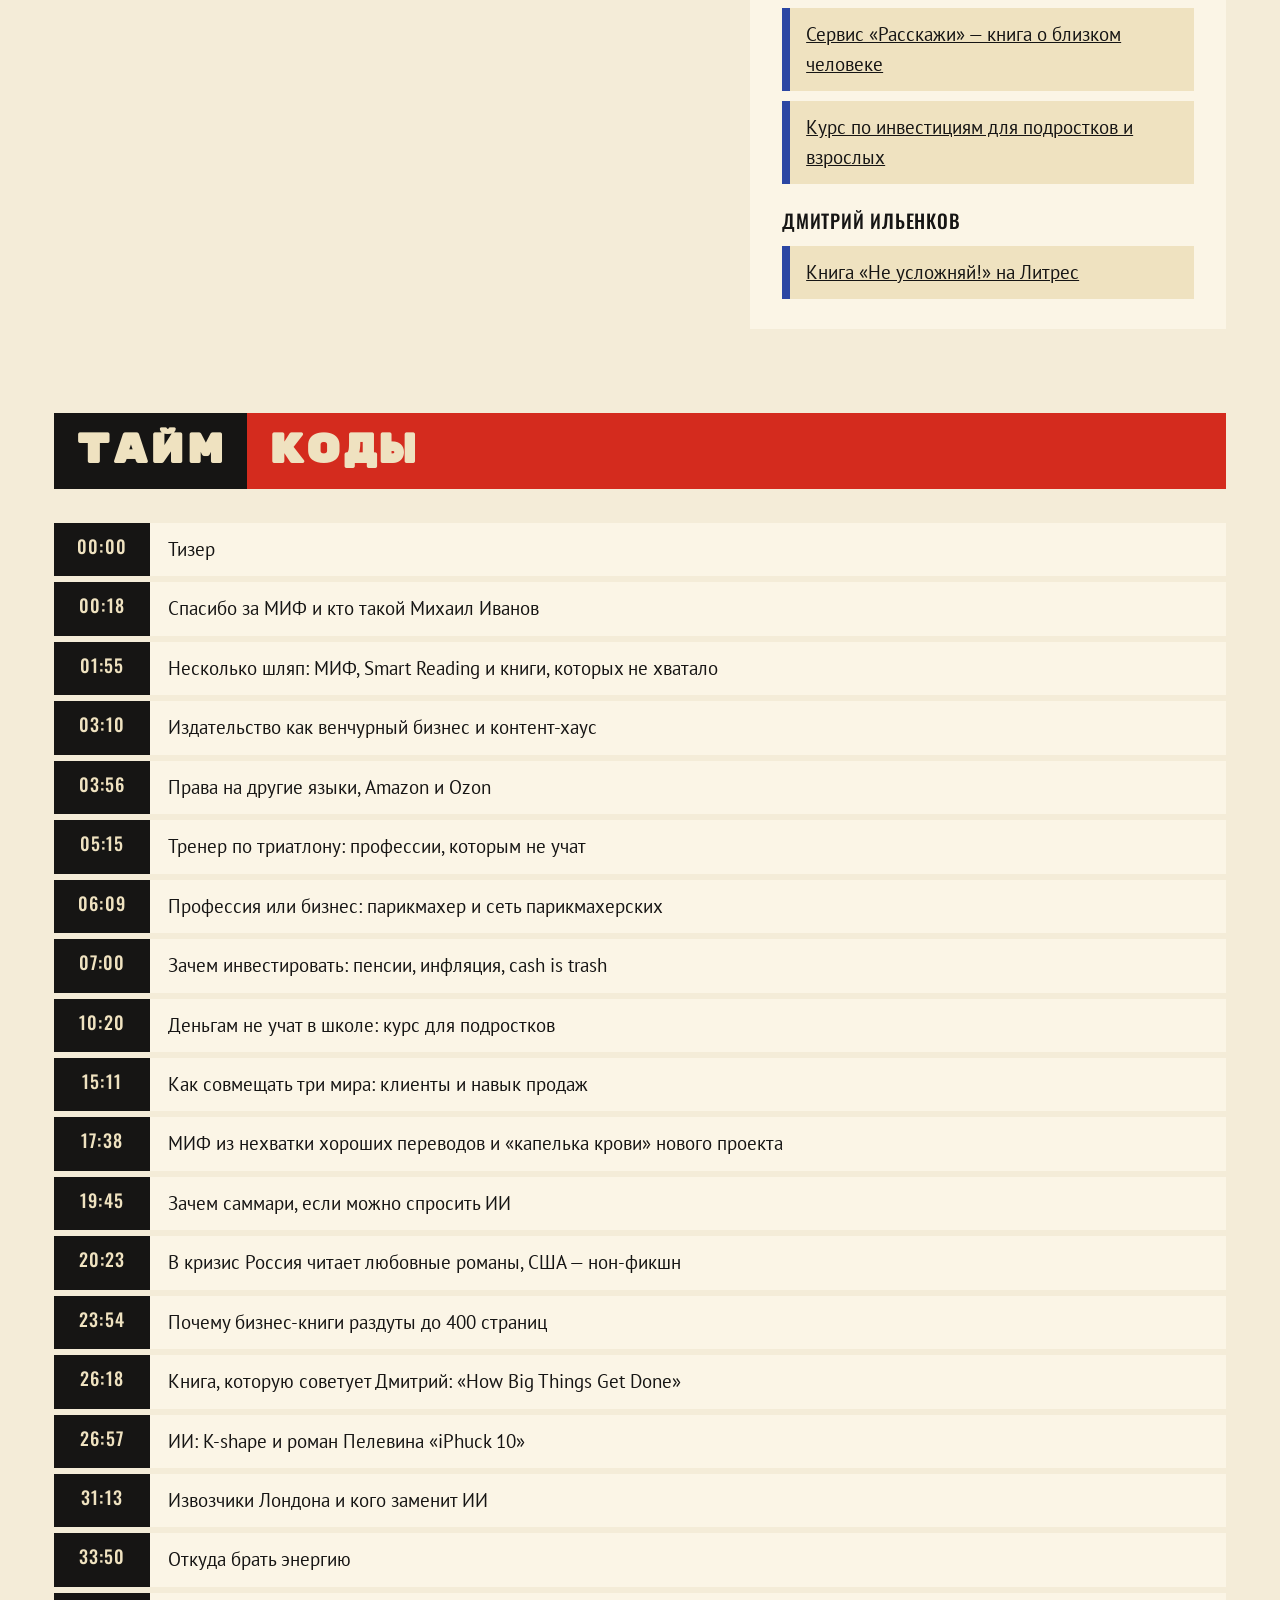
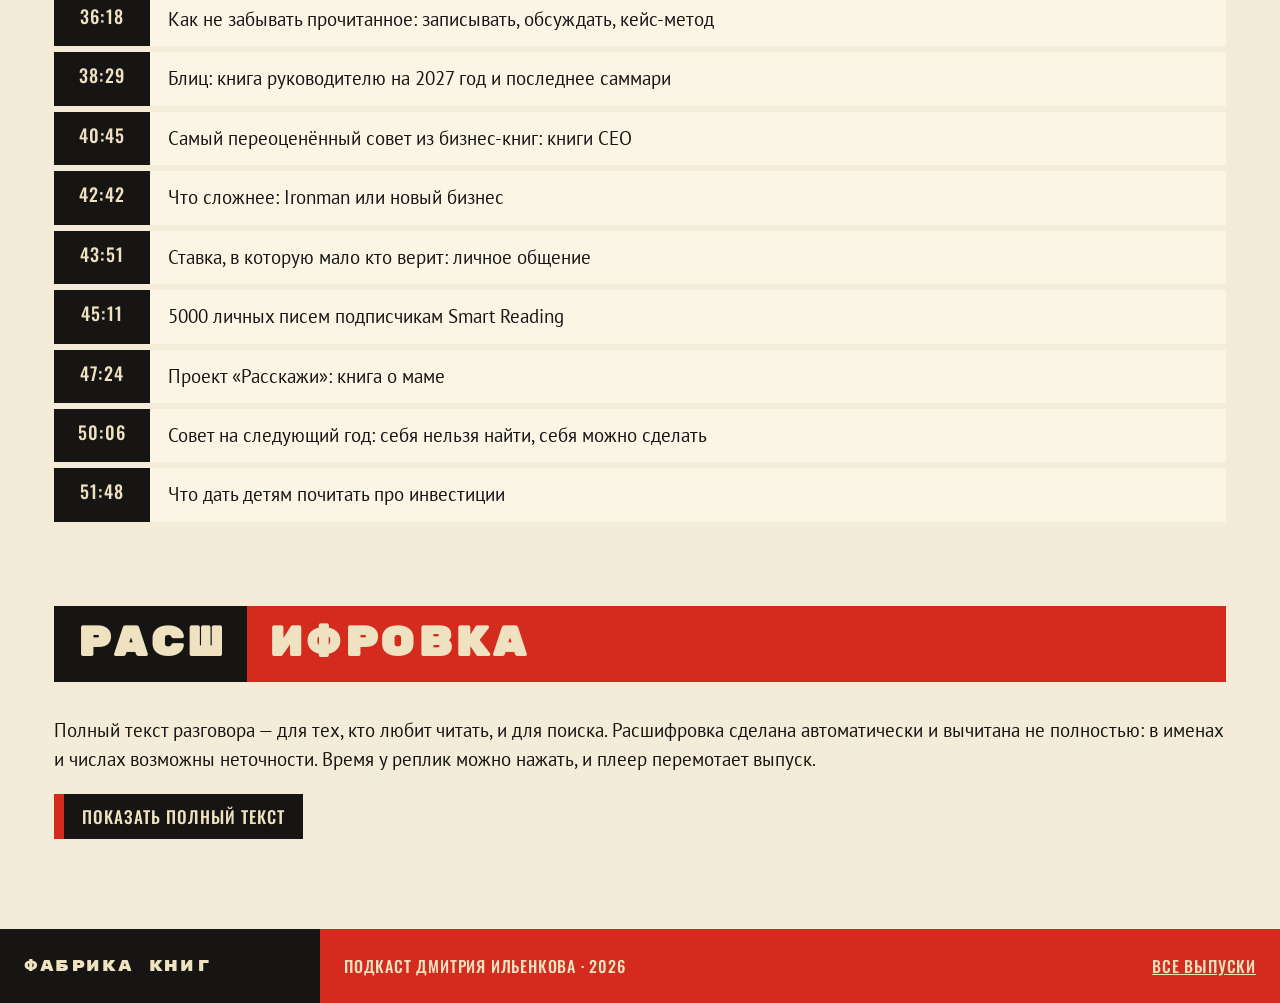
==== commit d9526238: "Выпуск 01: ссылка Pocket Casts на выпуск, карточка «Ссылки» — проекты Михаила Иванова и книга «Не ус" ====
--- a/ep01.html
+++ b/ep01.html
@@ -58,7 +58,7 @@
         <a class="btn" href="https://music.yandex.ru/album/45083475/track/158601097" rel="noopener"><b>▶</b><span>Яндекс Музыка</span></a>
         <a class="btn" href="https://podcasts.apple.com/us/podcast/id6836115087?i=1000802608234" rel="noopener"><b>▶</b><span>Apple Podcasts</span></a>
         <a class="btn" href="https://open.spotify.com/episode/3GJwYz2I6i0cYPvcGEa0ek" rel="noopener"><b>▶</b><span>Spotify</span></a>
-        <a class="btn" href="https://pca.st/podcast/02d5c670-c592-013f-55d8-0affcb2f3ff3" rel="noopener"><b>▶</b><span>Pocket Casts</span></a>
+        <a class="btn" href="https://pca.st/episode/3784532d-b017-46b8-bf9e-ec55a468e846" rel="noopener"><b>▶</b><span>Pocket Casts</span></a>
         <a class="btn" href="https://podster.fm/podcasts/fabrikaknig/e/546788/mihail-ivanov-mif-smart-reading-zachem-sammari-esli-est-ii" rel="noopener"><b>▶</b><span>Podster</span></a>
         <a class="btn" href="https://t.me/ilenkovda" rel="noopener"><b>▶</b><span>Новости — в Telegram-канале Дмитрия</span></a>
       </div>
@@ -73,11 +73,29 @@
       <p>А ещё о том, как совмещать книги, спорт и инвестиции, кого заменит ИИ, как не забывать прочитанное и как Михаил лично написал пяти тысячам подписчиков Smart Reading. В конце — блиц: какую книгу дать руководителю на 2027 год и что сложнее, Ironman или новый бизнес.</p>
         <p class="note">«Фабрика книг» — подкаст Дмитрия Ильенкова. Разговор записан 12 ноября 2026 года на онлайн-конференции pmclub upskill week.</p>
       </div>
-      <div class="card">
-        <h3><span>Кни</span>ги из выпуска</h3>
-        <div class="books">
-        <span>Bent Flyvbjerg, Dan Gardner. «How Big Things Get Done»</span>
-        <span>Виктор Пелевин. «iPhuck 10»</span>
+      <div class="side">
+        <div class="card">
+          <h3><span>Кни</span>ги из выпуска</h3>
+          <div class="books">
+          <span>Bent Flyvbjerg, Dan Gardner. «How Big Things Get Done»</span>
+          <span>Виктор Пелевин. «iPhuck 10»</span>
+          </div>
+        </div>
+        <div class="card links">
+          <h3><span>Ссы</span>лки</h3>
+          <p class="os">Михаил Иванов</p>
+          <div class="books">
+          <span><a href="https://m-ivanov.com/portfolio/" rel="noopener">Все проекты Михаила</a></span>
+          <span><a href="https://t.me/mikhail_ivanov78" rel="noopener">Telegram-канал «Михаил Иванов, издатель»</a></span>
+          <span><a href="https://www.threads.com/@mikhail_ivanov1978" rel="noopener">Threads</a></span>
+          <span><a href="https://smartreading.ru" rel="noopener">Smart Reading</a></span>
+          <span><a href="https://rasskazhimne.ru" rel="noopener">Сервис «Расскажи» — книга о близком человеке</a></span>
+          <span><a href="https://millionformykid.com" rel="noopener">Курс по инвестициям для подростков и взрослых</a></span>
+          </div>
+          <p class="os">Дмитрий Ильенков</p>
+          <div class="books">
+          <span><a href="https://www.litres.ru/book/valeriya-ilenkova/ne-uslozhnyay-upravlenie-proektami-po-metodu-p3-express-73805453/" rel="noopener">Книга «Не усложняй!» на Литрес</a></span>
+          </div>
         </div>
       </div>
     </div>
--- a/site.css
+++ b/site.css
@@ -88,6 +88,12 @@
 @media (max-width: 860px) { .eph { grid-template-columns: 1fr; gap: 36px; padding-top: 32px; } .eph img { box-shadow: 10px 10px 0 var(--red); } }
 .books { display: grid; gap: 10px; }
 .books span { display: block; background: var(--cream); padding: 12px 16px; border-left: 8px solid var(--blue); }
+/* Правая колонка «О выпуске»: книги (красная полоса, как без ссылок) и под ними «Ссылки» гостя и ведущего */
+.side { display: grid; gap: 26px; align-content: start; }
+.side .card:first-child { border-top-color: var(--red); }
+.side .card + .card { border-top-color: var(--black); }
+.links .os { margin: 22px 0 10px; font-weight: 500; letter-spacing: .04em; }
+.links h3 + .os { margin-top: 0; }
 .times { list-style: none; margin: 0; padding: 0; display: grid; gap: 6px; }
 .times li { display: grid; grid-template-columns: 96px 1fr; align-items: stretch; background: #FBF5E6; }
 .times a { background: var(--black); color: var(--cream); font: 500 18px/1 "Oswald"; letter-spacing: .06em; padding: 14px 0; text-align: center; text-decoration: none; }
